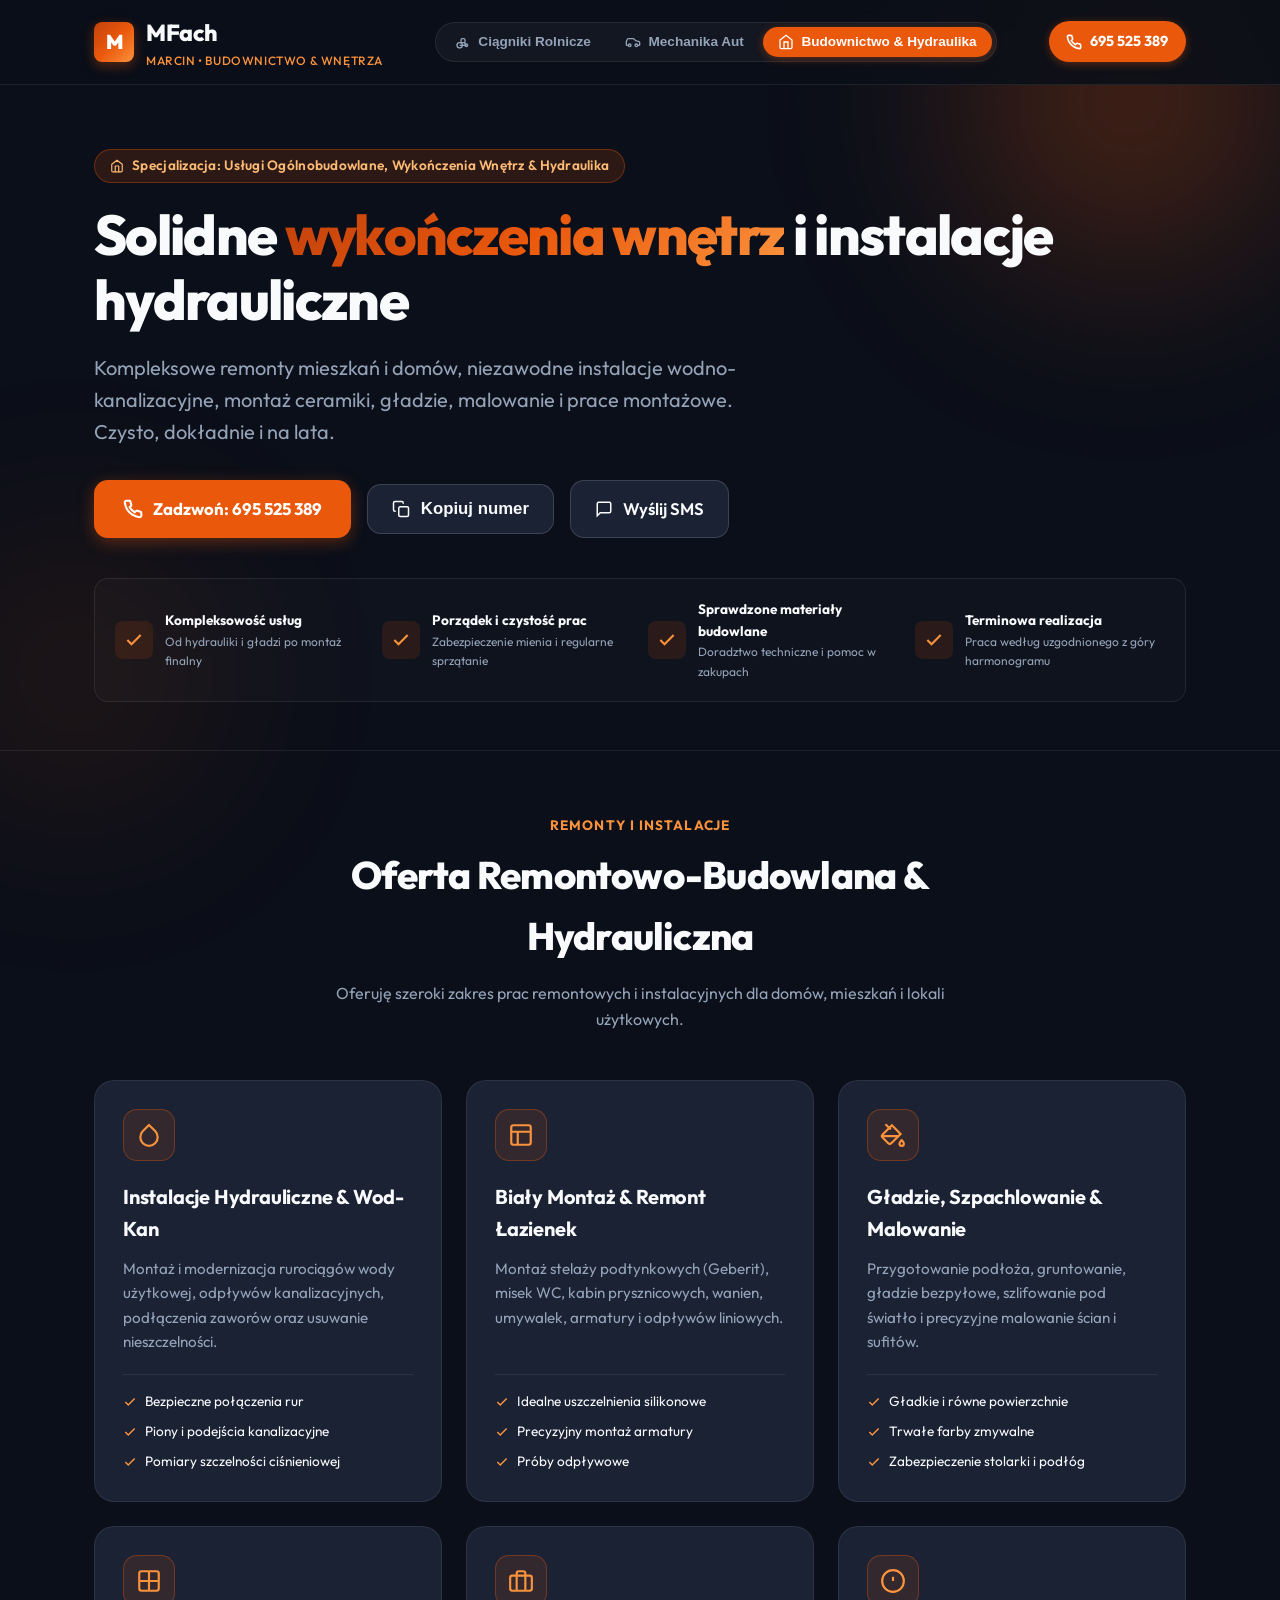
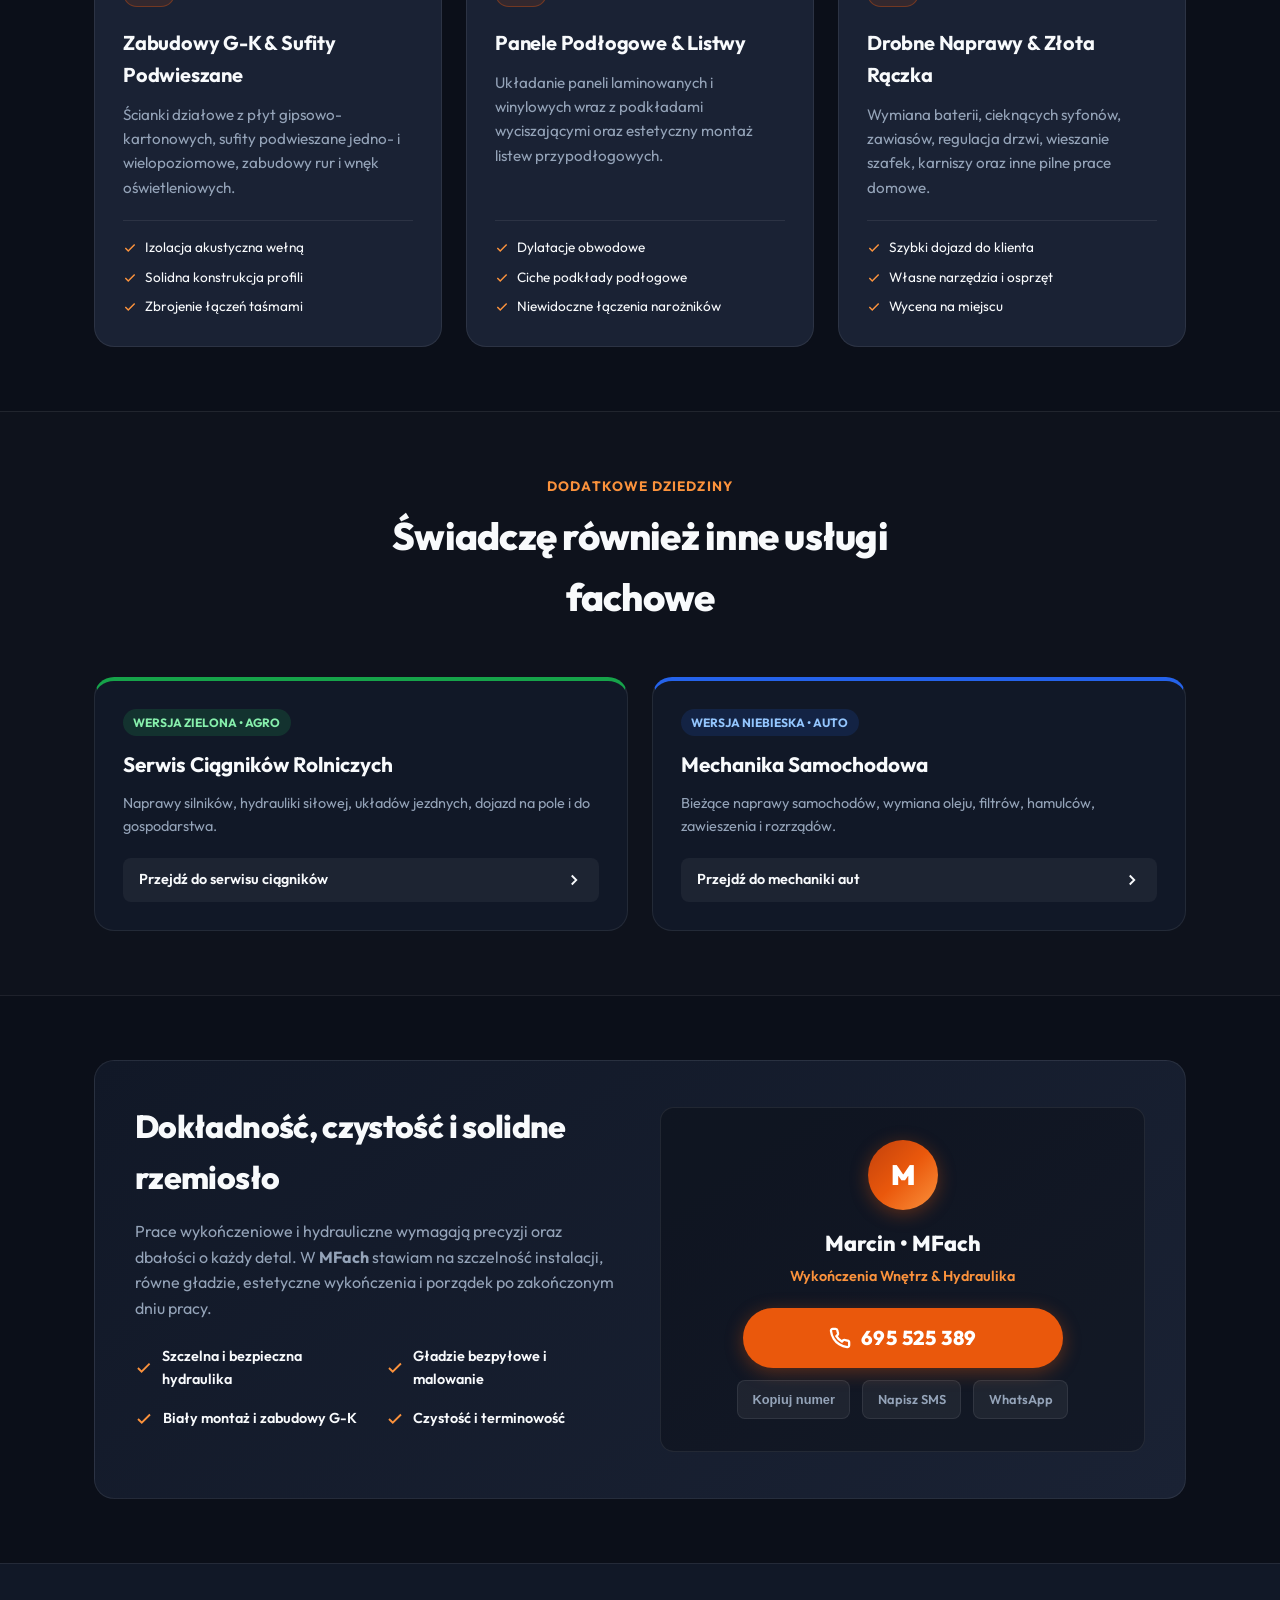
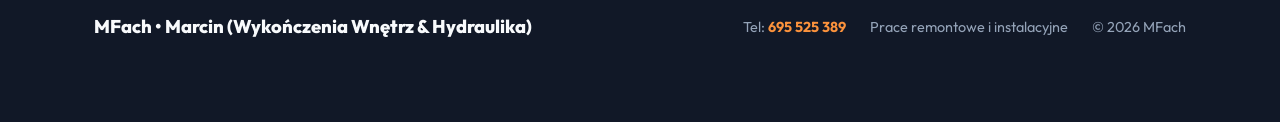
==== budownictwo.html @ 2ace261b "Inicjalizacja wizytówki internetowej MFach (3 wersje kolorystyczne)" ====
<!DOCTYPE html>
<html lang="pl">
<head>
  <meta charset="UTF-8">
  <meta name="viewport" content="width=device-width, initial-scale=1.0">
  <title>Wykończenia Wnętrz, Hydraulika & Remonty - MFach | Marcin 695 525 389</title>
  <meta name="description" content="MFach - Usługi ogólnobudowlane, wykończenia wnętrz, hydraulika, biały montaż, gładzie, malowanie, remonty łazienek. Marcin tel. 695 525 389.">
  <meta name="keywords" content="wykończenia wnętrz, hydraulika, usługi ogólnobudowlane, hydraulik, malowanie gładzie, remonty łazienek, biały montaż, MFach Marcin">
  <meta name="author" content="MFach - Marcin">

  <link rel="icon" type="image/svg+xml" href="assets/favicon.svg">
  <link rel="preconnect" href="https://fonts.googleapis.com">
  <link rel="preconnect" href="https://fonts.gstatic.com" crossorigin>
  <link href="https://fonts.googleapis.com/css2?family=Outfit:wght@400;500;600;700;800;900&display=swap" rel="stylesheet">
  <link rel="stylesheet" href="css/style.css">
</head>
<body class="theme-build" data-theme="build">

  <header class="site-header">
    <div class="nav-container">
      <a href="index.html" class="brand-link" title="MFach - Strona Główna">
        <div class="brand-logo-icon">M</div>
        <div class="brand-text">
          MFach
          <span class="brand-owner">Marcin • Budownictwo & Wnętrza</span>
        </div>
      </a>

      <nav class="branch-switcher-nav" aria-label="Wybór branży">
        <button type="button" class="branch-tab-btn" data-branch="agro" aria-pressed="false" onclick="window.location.href='rolnictwo.html'">
          <svg viewBox="0 0 24 24" fill="none" stroke="currentColor" stroke-width="2"><circle cx="7" cy="17" r="4"/><circle cx="17" cy="17" r="2"/><path d="M7 17h10"/><path d="M9 13h5l3 4"/><path d="M9 13V9a2 2 0 0 1 2-2h2a2 2 0 0 1 2 2v4"/></svg>
          <span>Ciągniki Rolnicze</span>
        </button>
        <button type="button" class="branch-tab-btn" data-branch="auto" aria-pressed="false" onclick="window.location.href='mechanika.html'">
          <svg viewBox="0 0 24 24" fill="none" stroke="currentColor" stroke-width="2"><path d="M19 17h2c.6 0 1-.4 1-1v-3c0-.9-.7-1.7-1.5-1.9C18.7 10.6 16 10 16 10s-1.3-1.4-2.2-2.3c-.5-.4-1.1-.7-1.8-.7H5c-.6 0-1.1.4-1.4.9l-1.4 2.9A3.7 3.7 0 0 0 2 12v4c0 .6.4 1 1 1h2"/><circle cx="7" cy="17" r="2"/><circle cx="17" cy="17" r="2"/></svg>
          <span>Mechanika Aut</span>
        </button>
        <button type="button" class="branch-tab-btn active" data-branch="build" aria-pressed="true">
          <svg viewBox="0 0 24 24" fill="none" stroke="currentColor" stroke-width="2"><path d="m3 9 9-7 9 7v11a2 2 0 0 1-2 2H5a2 2 0 0 1-2-2z"/><polyline points="9 22 9 12 15 12 15 22"/></svg>
          <span>Budownictwo & Hydraulika</span>
        </button>
      </nav>

      <a href="tel:695525389" class="nav-cta-btn" title="Zadzwoń do Marcina">
        <svg viewBox="0 0 24 24" width="16" height="16" fill="none" stroke="currentColor" stroke-width="2.5"><path d="M22 16.92v3a2 2 0 0 1-2.18 2 19.79 19.79 0 0 1-8.63-3.07 19.5 19.5 0 0 1-6-6 19.79 19.79 0 0 1-3.07-8.67A2 2 0 0 1 4.11 2h3a2 2 0 0 1 2 1.72 12.84 12.84 0 0 0 .7 2.81 2 2 0 0 1-.45 2.11L8.09 9.91a16 16 0 0 0 6 6l1.27-1.27a2 2 0 0 1 2.11-.45 12.84 12.84 0 0 0 2.81.7A2 2 0 0 1 22 16.92z"/></svg>
        <span>695 525 389</span>
      </a>
    </div>
  </header>

  <main>
    <section class="hero-section">
      <div class="container">
        <div id="heroBadge" class="hero-pill-badge"></div>
        <h1 id="heroTitle" class="hero-title"></h1>
        <p id="heroDesc" class="hero-desc"></p>

        <div class="hero-action-group">
          <a href="tel:695525389" class="btn-primary">
            <svg viewBox="0 0 24 24" width="20" height="20" fill="none" stroke="currentColor" stroke-width="2.5"><path d="M22 16.92v3a2 2 0 0 1-2.18 2 19.79 19.79 0 0 1-8.63-3.07 19.5 19.5 0 0 1-6-6 19.79 19.79 0 0 1-3.07-8.67A2 2 0 0 1 4.11 2h3a2 2 0 0 1 2 1.72 12.84 12.84 0 0 0 .7 2.81 2 2 0 0 1-.45 2.11L8.09 9.91a16 16 0 0 0 6 6l1.27-1.27a2 2 0 0 1 2.11-.45 12.84 12.84 0 0 0 2.81.7A2 2 0 0 1 22 16.92z"/></svg>
            <span>Zadzwoń: 695 525 389</span>
          </a>
          <button type="button" class="btn-secondary js-copy-phone">
            <svg viewBox="0 0 24 24" width="18" height="18" fill="none" stroke="currentColor" stroke-width="2"><rect x="9" y="9" width="13" height="13" rx="2" ry="2"/><path d="M5 15H4a2 2 0 0 1-2-2V4a2 2 0 0 1 2-2h9a2 2 0 0 1 2 2v1"/></svg>
            <span>Kopiuj numer</span>
          </button>
          <a href="sms:695525389" class="btn-secondary">
            <svg viewBox="0 0 24 24" width="18" height="18" fill="none" stroke="currentColor" stroke-width="2"><path d="M21 15a2 2 0 0 1-2 2H7l-4 4V5a2 2 0 0 1 2-2h14a2 2 0 0 1 2 2z"/></svg>
            <span>Wyślij SMS</span>
          </a>
        </div>

        <div id="trustList" class="trust-bar"></div>
      </div>
    </section>

    <section class="section-services" id="uslugi">
      <div class="container">
        <div class="section-head">
          <span class="section-subtitle">Remonty i instalacje</span>
          <h2 id="servicesHeading" class="section-title">Oferta Remontowo-Budowlana & Hydraulika</h2>
          <p id="servicesDesc" class="section-desc"></p>
        </div>
        <div id="servicesGrid" class="services-grid"></div>
      </div>
    </section>

    <!-- Pozostałe usługi -->
    <section class="all-branches-section">
      <div class="container">
        <div class="section-head">
          <span class="section-subtitle">Dodatkowe dziedziny</span>
          <h2 class="section-title">Świadczę również inne usługi fachowe</h2>
        </div>
        <div class="branches-overview-grid">
          <div class="branch-preview-card card-agro">
            <span class="branch-badge badge-agro">Wersja Zielona • Agro</span>
            <h3>Serwis Ciągników Rolniczych</h3>
            <p>Naprawy silników, hydrauliki siłowej, układów jezdnych, dojazd na pole i do gospodarstwa.</p>
            <a href="rolnictwo.html" class="branch-link-btn">
              <span>Przejdź do serwisu ciągników</span>
              <svg viewBox="0 0 24 24" width="18" height="18" fill="none" stroke="currentColor" stroke-width="2.5"><polyline points="9 18 15 12 9 6"/></svg>
            </a>
          </div>

          <div class="branch-preview-card card-auto">
            <span class="branch-badge badge-auto">Wersja Niebieska • Auto</span>
            <h3>Mechanika Samochodowa</h3>
            <p>Bieżące naprawy samochodów, wymiana oleju, filtrów, hamulców, zawieszenia i rozrządów.</p>
            <a href="mechanika.html" class="branch-link-btn">
              <span>Przejdź do mechaniki aut</span>
              <svg viewBox="0 0 24 24" width="18" height="18" fill="none" stroke="currentColor" stroke-width="2.5"><polyline points="9 18 15 12 9 6"/></svg>
            </a>
          </div>
        </div>
      </div>
    </section>

    <section class="section-about" id="kontakt">
      <div class="container">
        <div class="about-card">
          <div class="about-info">
            <h2>Dokładność, czystość i solidne rzemiosło</h2>
            <p>
              Prace wykończeniowe i hydrauliczne wymagają precyzji oraz dbałości o każdy detal. W <strong>MFach</strong> stawiam na szczelność instalacji, równe gładzie, estetyczne wykończenia i porządek po zakończonym dniu pracy.
            </p>
            <div class="about-perks">
              <div class="perk-item"><svg viewBox="0 0 24 24" fill="none" stroke="currentColor" stroke-width="2.5"><polyline points="20 6 9 17 4 12"/></svg><span>Szczelna i bezpieczna hydraulika</span></div>
              <div class="perk-item"><svg viewBox="0 0 24 24" fill="none" stroke="currentColor" stroke-width="2.5"><polyline points="20 6 9 17 4 12"/></svg><span>Gładzie bezpyłowe i malowanie</span></div>
              <div class="perk-item"><svg viewBox="0 0 24 24" fill="none" stroke="currentColor" stroke-width="2.5"><polyline points="20 6 9 17 4 12"/></svg><span>Biały montaż i zabudowy G-K</span></div>
              <div class="perk-item"><svg viewBox="0 0 24 24" fill="none" stroke="currentColor" stroke-width="2.5"><polyline points="20 6 9 17 4 12"/></svg><span>Czystość i terminowość</span></div>
            </div>
          </div>
          <div class="about-contact-box">
            <div class="contact-avatar-box">M</div>
            <div class="contact-name">Marcin • MFach</div>
            <div class="contact-role">Wykończenia Wnętrz & Hydraulika</div>
            <a href="tel:695525389" class="phone-big-link">
              <svg viewBox="0 0 24 24" width="22" height="22" fill="none" stroke="currentColor" stroke-width="2.5"><path d="M22 16.92v3a2 2 0 0 1-2.18 2 19.79 19.79 0 0 1-8.63-3.07 19.5 19.5 0 0 1-6-6 19.79 19.79 0 0 1-3.07-8.67A2 2 0 0 1 4.11 2h3a2 2 0 0 1 2 1.72 12.84 12.84 0 0 0 .7 2.81 2 2 0 0 1-.45 2.11L8.09 9.91a16 16 0 0 0 6 6l1.27-1.27a2 2 0 0 1 2.11-.45 12.84 12.84 0 0 0 2.81.7A2 2 0 0 1 22 16.92z"/></svg>
              <span>695 525 389</span>
            </a>
            <div class="quick-action-links">
              <button type="button" class="quick-action-btn js-copy-phone">Kopiuj numer</button>
              <a href="sms:695525389" class="quick-action-btn">Napisz SMS</a>
              <a href="https://wa.me/48695525389" target="_blank" rel="noopener noreferrer" class="quick-action-btn">WhatsApp</a>
            </div>
          </div>
        </div>
      </div>
    </section>
  </main>

  <footer class="site-footer">
    <div class="container footer-content">
      <div class="footer-brand">MFach • Marcin (Wykończenia Wnętrz & Hydraulika)</div>
      <div class="footer-contact">
        <div>Tel: <a href="tel:695525389" class="footer-tel">695 525 389</a></div>
        <div>Prace remontowe i instalacyjne</div>
        <div>&copy; 2026 MFach</div>
      </div>
    </div>
  </footer>

  <aside class="mobile-call-bar">
    <a href="tel:695525389" class="mobile-call-btn">
      <svg viewBox="0 0 24 24" width="20" height="20" fill="none" stroke="currentColor" stroke-width="2.5"><path d="M22 16.92v3a2 2 0 0 1-2.18 2 19.79 19.79 0 0 1-8.63-3.07 19.5 19.5 0 0 1-6-6 19.79 19.79 0 0 1-3.07-8.67A2 2 0 0 1 4.11 2h3a2 2 0 0 1 2 1.72 12.84 12.84 0 0 0 .7 2.81 2 2 0 0 1-.45 2.11L8.09 9.91a16 16 0 0 0 6 6l1.27-1.27a2 2 0 0 1 2.11-.45 12.84 12.84 0 0 0 2.81.7A2 2 0 0 1 22 16.92z"/></svg>
      <span>Zadzwoń: 695 525 389</span>
    </a>
  </aside>

  <div id="toastNotice" class="toast-notice"></div>
  <script src="js/main.js"></script>
</body>
</html>
---- css/style.css ----
/* ==========================================================================
   MFACH - Internetowa Wizytówka Usługowa
   Właściciel: Marcin | Tel: 695 525 389
   Style: Nowoczesny, responsywny design z 3 motywami kolorystycznymi
   ========================================================================== */

:root {
  /* Podstawowe zmienne bazowe */
  --font-sans: 'Outfit', -apple-system, BlinkMacSystemFont, 'Segoe UI', Roboto, Helvetica, Arial, sans-serif;
  --bg-main: #0b0f19;
  --bg-surface: #111827;
  --bg-card: #1a2234;
  --bg-card-hover: #222d42;
  --border-subtle: rgba(255, 255, 255, 0.08);
  --border-light: rgba(255, 255, 255, 0.15);
  --text-main: #f8fafc;
  --text-muted: #94a3b8;
  --text-dim: #64748b;
  --radius-sm: 8px;
  --radius-md: 14px;
  --radius-lg: 20px;
  --radius-full: 9999px;
  --transition: all 0.25s cubic-bezier(0.16, 1, 0.3, 1);
  --shadow-sm: 0 2px 8px rgba(0, 0, 0, 0.25);
  --shadow-md: 0 10px 25px -5px rgba(0, 0, 0, 0.4);
  --shadow-glow: 0 0 35px var(--primary-glow);

  /* Domyślny motyw (Agro Green) */
  --primary: #16a34a;
  --primary-hover: #15803d;
  --primary-light: rgba(34, 197, 94, 0.12);
  --primary-border: rgba(34, 197, 94, 0.3);
  --primary-glow: rgba(34, 197, 94, 0.3);
  --accent: #4ade80;
  --badge-bg: rgba(34, 197, 94, 0.15);
  --badge-text: #86efac;
  --theme-gradient: linear-gradient(135deg, #15803d 0%, #16a34a 50%, #22c55e 100%);
}

/* Motyw 1: Rolnictwo / Ciągniki (Zielony - Agro Green) */
body.theme-agro,
[data-theme="agro"] {
  --primary: #16a34a;
  --primary-hover: #15803d;
  --primary-light: rgba(34, 197, 94, 0.12);
  --primary-border: rgba(34, 197, 94, 0.35);
  --primary-glow: rgba(34, 197, 94, 0.35);
  --accent: #4ade80;
  --badge-bg: rgba(34, 197, 94, 0.15);
  --badge-text: #86efac;
  --theme-gradient: linear-gradient(135deg, #15803d 0%, #16a34a 50%, #4ade80 100%);
}

/* Motyw 2: Mechanika Samochodowa (Niebieski - Dynamic Royal Blue) */
body.theme-auto,
[data-theme="auto"] {
  --primary: #2563eb;
  --primary-hover: #1d4ed8;
  --primary-light: rgba(37, 99, 235, 0.12);
  --primary-border: rgba(37, 99, 235, 0.35);
  --primary-glow: rgba(37, 99, 235, 0.35);
  --accent: #38bdf8;
  --badge-bg: rgba(37, 99, 235, 0.15);
  --badge-text: #93c5fd;
  --theme-gradient: linear-gradient(135deg, #1d4ed8 0%, #2563eb 50%, #38bdf8 100%);
}

/* Motyw 3: Usługi Ogólnobudowlane & Hydraulika (Ceglasty Pomarańcz / Amber) */
body.theme-build,
[data-theme="build"] {
  --primary: #ea580c;
  --primary-hover: #c2410c;
  --primary-light: rgba(234, 88, 12, 0.12);
  --primary-border: rgba(234, 88, 12, 0.35);
  --primary-glow: rgba(234, 88, 12, 0.35);
  --accent: #fb923c;
  --badge-bg: rgba(234, 88, 12, 0.15);
  --badge-text: #fdba74;
  --theme-gradient: linear-gradient(135deg, #c2410c 0%, #ea580c 50%, #fb923c 100%);
}

/* Reset & Bazowe */
*, *::before, *::after {
  box-sizing: border-box;
  margin: 0;
  padding: 0;
}

html {
  scroll-behavior: smooth;
  font-size: 16px;
}

body {
  font-family: var(--font-sans);
  background-color: var(--bg-main);
  color: var(--text-main);
  line-height: 1.6;
  min-height: 100vh;
  display: flex;
  flex-direction: column;
  overflow-x: hidden;
  position: relative;
}

/* Tło z dynamicznym delikatnym blaskiem */
body::before {
  content: "";
  position: fixed;
  top: -150px;
  right: -100px;
  width: 500px;
  height: 500px;
  background: radial-gradient(circle, var(--primary-glow) 0%, transparent 70%);
  z-index: -1;
  pointer-events: none;
  filter: blur(80px);
  transition: background 0.5s ease;
}

body::after {
  content: "";
  position: fixed;
  bottom: 0;
  left: -150px;
  width: 450px;
  height: 450px;
  background: radial-gradient(circle, var(--primary-glow) 0%, transparent 70%);
  opacity: 0.4;
  z-index: -1;
  pointer-events: none;
  filter: blur(90px);
  transition: background 0.5s ease;
}

a {
  color: inherit;
  text-decoration: none;
}

img, svg {
  display: block;
  max-width: 100%;
}

.container {
  width: 100%;
  max-width: 1140px;
  margin: 0 auto;
  padding: 0 1.5rem;
}

/* ==========================================================================
   Górny pasek nawigacyjny & Przełącznik Działów (Switcher)
   ========================================================================== */
.site-header {
  position: sticky;
  top: 0;
  z-index: 50;
  background: rgba(11, 15, 25, 0.88);
  backdrop-filter: blur(14px);
  -webkit-backdrop-filter: blur(14px);
  border-bottom: 1px solid var(--border-subtle);
  transition: var(--transition);
}

.nav-container {
  display: flex;
  align-items: center;
  justify-content: space-between;
  padding: 0.85rem 1.5rem;
  max-width: 1140px;
  margin: 0 auto;
}

.brand-link {
  display: flex;
  align-items: center;
  gap: 0.75rem;
  font-size: 1.45rem;
  font-weight: 800;
  letter-spacing: -0.02em;
}

.brand-logo-icon {
  width: 40px;
  height: 40px;
  border-radius: var(--radius-sm);
  background: var(--theme-gradient);
  display: flex;
  align-items: center;
  justify-content: center;
  color: white;
  font-weight: 900;
  font-size: 1.25rem;
  box-shadow: 0 4px 12px var(--primary-glow);
  transition: var(--transition);
}

.brand-text span {
  color: var(--accent);
  transition: var(--transition);
}

.brand-owner {
  display: block;
  font-size: 0.75rem;
  font-weight: 500;
  color: var(--text-muted);
  letter-spacing: 0.05em;
  text-transform: uppercase;
}

/* Przełącznik 3 dziedzin (Theme / Branch Switcher) */
.branch-switcher-nav {
  display: flex;
  background: rgba(255, 255, 255, 0.04);
  padding: 4px;
  border-radius: var(--radius-full);
  border: 1px solid var(--border-subtle);
  gap: 4px;
}

.branch-tab-btn {
  display: inline-flex;
  align-items: center;
  gap: 0.45rem;
  padding: 0.45rem 0.95rem;
  font-size: 0.85rem;
  font-weight: 600;
  border-radius: var(--radius-full);
  background: transparent;
  color: var(--text-muted);
  border: none;
  cursor: pointer;
  transition: var(--transition);
  white-space: nowrap;
}

.branch-tab-btn:hover {
  color: var(--text-main);
  background: rgba(255, 255, 255, 0.06);
}

.branch-tab-btn.active {
  background: var(--primary);
  color: #ffffff;
  box-shadow: 0 2px 10px var(--primary-glow);
}

.branch-tab-btn svg {
  width: 16px;
  height: 16px;
}

.nav-cta-btn {
  display: inline-flex;
  align-items: center;
  gap: 0.5rem;
  background: var(--primary);
  color: white;
  padding: 0.55rem 1.1rem;
  border-radius: var(--radius-full);
  font-size: 0.9rem;
  font-weight: 700;
  transition: var(--transition);
  box-shadow: 0 2px 8px var(--primary-glow);
}

.nav-cta-btn:hover {
  background: var(--primary-hover);
  transform: translateY(-1px);
  box-shadow: 0 4px 14px var(--primary-glow);
}

/* ==========================================================================
   Hero Section
   ========================================================================== */
.hero-section {
  padding: 4rem 0 3rem;
  position: relative;
}

.hero-pill-badge {
  display: inline-flex;
  align-items: center;
  gap: 0.5rem;
  background: var(--badge-bg);
  color: var(--badge-text);
  border: 1px solid var(--primary-border);
  padding: 0.35rem 0.95rem;
  border-radius: var(--radius-full);
  font-size: 0.85rem;
  font-weight: 600;
  margin-bottom: 1.25rem;
  letter-spacing: 0.02em;
}

.hero-pill-badge svg {
  width: 14px;
  height: 14px;
}

.hero-title {
  font-size: clamp(2.2rem, 4.5vw, 3.5rem);
  font-weight: 800;
  line-height: 1.15;
  margin-bottom: 1.25rem;
  letter-spacing: -0.03em;
}

.hero-title .highlight {
  color: var(--accent);
  background: var(--theme-gradient);
  -webkit-background-clip: text;
  -webkit-text-fill-color: transparent;
}

.hero-desc {
  font-size: clamp(1.05rem, 2vw, 1.25rem);
  color: var(--text-muted);
  max-width: 680px;
  margin-bottom: 2rem;
}

.hero-action-group {
  display: flex;
  flex-wrap: wrap;
  align-items: center;
  gap: 1rem;
  margin-bottom: 2.5rem;
}

.btn-primary {
  display: inline-flex;
  align-items: center;
  justify-content: center;
  gap: 0.65rem;
  background: var(--primary);
  color: white;
  padding: 0.9rem 1.75rem;
  border-radius: var(--radius-md);
  font-size: 1.05rem;
  font-weight: 700;
  box-shadow: 0 4px 16px var(--primary-glow);
  transition: var(--transition);
  border: 1px solid transparent;
}

.btn-primary:hover {
  background: var(--primary-hover);
  transform: translateY(-2px);
  box-shadow: 0 8px 24px var(--primary-glow);
}

.btn-secondary {
  display: inline-flex;
  align-items: center;
  justify-content: center;
  gap: 0.65rem;
  background: var(--bg-card);
  color: var(--text-main);
  padding: 0.9rem 1.5rem;
  border-radius: var(--radius-md);
  font-size: 1.05rem;
  font-weight: 600;
  border: 1px solid var(--border-light);
  transition: var(--transition);
}

.btn-secondary:hover {
  background: var(--bg-card-hover);
  border-color: var(--text-muted);
  transform: translateY(-2px);
}

/* Pasek zaufania / Atuty (Trust bar) */
.trust-bar {
  display: grid;
  grid-template-columns: repeat(auto-fit, minmax(200px, 1fr));
  gap: 1rem;
  margin-top: 1.5rem;
  padding: 1.25rem;
  background: rgba(255, 255, 255, 0.02);
  border: 1px solid var(--border-subtle);
  border-radius: var(--radius-md);
}

.trust-item {
  display: flex;
  align-items: center;
  gap: 0.75rem;
}

.trust-icon-box {
  width: 38px;
  height: 38px;
  border-radius: var(--radius-sm);
  background: var(--primary-light);
  color: var(--accent);
  display: flex;
  align-items: center;
  justify-content: center;
  flex-shrink: 0;
}

.trust-icon-box svg {
  width: 20px;
  height: 20px;
}

.trust-label {
  font-size: 0.85rem;
  font-weight: 700;
  color: var(--text-main);
}

.trust-sub {
  font-size: 0.75rem;
  color: var(--text-muted);
}

/* ==========================================================================
   Oferta / Usługi (Services Section)
   ========================================================================== */
.section-services {
  padding: 4rem 0;
  border-top: 1px solid var(--border-subtle);
}

.section-head {
  text-align: center;
  max-width: 650px;
  margin: 0 auto 3rem;
}

.section-subtitle {
  font-size: 0.85rem;
  font-weight: 700;
  text-transform: uppercase;
  letter-spacing: 0.08em;
  color: var(--accent);
  margin-bottom: 0.5rem;
  display: block;
}

.section-title {
  font-size: clamp(1.8rem, 3vw, 2.4rem);
  font-weight: 800;
  letter-spacing: -0.02em;
  margin-bottom: 0.85rem;
}

.section-desc {
  color: var(--text-muted);
  font-size: 1rem;
}

.services-grid {
  display: grid;
  grid-template-columns: repeat(auto-fit, minmax(300px, 1fr));
  gap: 1.5rem;
}

.service-card {
  background: var(--bg-card);
  border: 1px solid var(--border-subtle);
  border-radius: var(--radius-lg);
  padding: 1.75rem;
  transition: var(--transition);
  position: relative;
  overflow: hidden;
  display: flex;
  flex-direction: column;
}

.service-card:hover {
  transform: translateY(-4px);
  border-color: var(--primary-border);
  box-shadow: var(--shadow-md), 0 0 25px var(--primary-light);
}

.service-card-icon {
  width: 52px;
  height: 52px;
  border-radius: var(--radius-md);
  background: var(--primary-light);
  color: var(--accent);
  border: 1px solid var(--primary-border);
  display: flex;
  align-items: center;
  justify-content: center;
  margin-bottom: 1.25rem;
  transition: var(--transition);
}

.service-card-icon svg {
  width: 26px;
  height: 26px;
}

.service-card:hover .service-card-icon {
  background: var(--primary);
  color: white;
}

.service-card h3 {
  font-size: 1.25rem;
  font-weight: 700;
  margin-bottom: 0.75rem;
  letter-spacing: -0.01em;
}

.service-card p {
  color: var(--text-muted);
  font-size: 0.95rem;
  margin-bottom: 1.25rem;
  flex-grow: 1;
}

.service-features-list {
  list-style: none;
  display: flex;
  flex-direction: column;
  gap: 0.5rem;
  margin-top: auto;
  border-top: 1px solid var(--border-subtle);
  padding-top: 1rem;
}

.service-features-list li {
  display: flex;
  align-items: center;
  gap: 0.5rem;
  font-size: 0.85rem;
  color: var(--text-main);
}

.service-features-list li svg {
  width: 14px;
  height: 14px;
  color: var(--accent);
  flex-shrink: 0;
}

/* ==========================================================================
   Wizytówka 3-w-1: Szybki Przegląd Pozostałych Dziedzin
   ========================================================================== */
.all-branches-section {
  padding: 4rem 0;
  background: rgba(255, 255, 255, 0.015);
  border-top: 1px solid var(--border-subtle);
}

.branches-overview-grid {
  display: grid;
  grid-template-columns: repeat(auto-fit, minmax(300px, 1fr));
  gap: 1.5rem;
}

.branch-preview-card {
  background: var(--bg-surface);
  border-radius: var(--radius-lg);
  padding: 1.75rem;
  border: 1px solid var(--border-subtle);
  display: flex;
  flex-direction: column;
  transition: var(--transition);
  position: relative;
}

.branch-preview-card.card-agro {
  border-top: 4px solid #16a34a;
}
.branch-preview-card.card-auto {
  border-top: 4px solid #2563eb;
}
.branch-preview-card.card-build {
  border-top: 4px solid #ea580c;
}

.branch-preview-card:hover {
  transform: translateY(-4px);
  box-shadow: var(--shadow-md);
}

.branch-badge {
  display: inline-block;
  padding: 0.25rem 0.65rem;
  border-radius: var(--radius-full);
  font-size: 0.75rem;
  font-weight: 700;
  text-transform: uppercase;
  margin-bottom: 0.75rem;
  width: fit-content;
}

.badge-agro { background: rgba(34, 197, 94, 0.15); color: #86efac; }
.badge-auto { background: rgba(37, 99, 235, 0.15); color: #93c5fd; }
.badge-build { background: rgba(234, 88, 12, 0.15); color: #fdba74; }

.branch-preview-card h3 {
  font-size: 1.3rem;
  font-weight: 700;
  margin-bottom: 0.65rem;
}

.branch-preview-card p {
  font-size: 0.9rem;
  color: var(--text-muted);
  margin-bottom: 1.25rem;
  flex-grow: 1;
}

.branch-link-btn {
  display: inline-flex;
  align-items: center;
  justify-content: space-between;
  padding: 0.65rem 1rem;
  border-radius: var(--radius-sm);
  background: rgba(255, 255, 255, 0.05);
  font-size: 0.9rem;
  font-weight: 600;
  transition: var(--transition);
}

.branch-link-btn:hover {
  background: rgba(255, 255, 255, 0.12);
  padding-right: 0.75rem;
}

/* ==========================================================================
   O Firmie & Marcin (About Section)
   ========================================================================== */
.section-about {
  padding: 4rem 0;
  border-top: 1px solid var(--border-subtle);
}

.about-card {
  background: linear-gradient(145deg, var(--bg-surface) 0%, var(--bg-card) 100%);
  border: 1px solid var(--border-subtle);
  border-radius: var(--radius-lg);
  padding: 2.5rem;
  display: grid;
  grid-template-columns: 1fr 1fr;
  gap: 2.5rem;
  align-items: center;
}

.about-info h2 {
  font-size: 2rem;
  font-weight: 800;
  margin-bottom: 1rem;
  letter-spacing: -0.02em;
}

.about-info p {
  color: var(--text-muted);
  font-size: 1rem;
  margin-bottom: 1.5rem;
}

.about-perks {
  display: grid;
  grid-template-columns: 1fr 1fr;
  gap: 1rem;
  margin-bottom: 1.75rem;
}

.perk-item {
  display: flex;
  align-items: center;
  gap: 0.6rem;
  font-size: 0.9rem;
  font-weight: 600;
  color: var(--text-main);
}

.perk-item svg {
  color: var(--accent);
  width: 18px;
  height: 18px;
}

.about-contact-box {
  background: rgba(0, 0, 0, 0.25);
  border: 1px solid var(--border-subtle);
  border-radius: var(--radius-md);
  padding: 2rem;
  text-align: center;
}

.contact-avatar-box {
  width: 70px;
  height: 70px;
  border-radius: 50%;
  background: var(--theme-gradient);
  display: flex;
  align-items: center;
  justify-content: center;
  font-size: 1.75rem;
  font-weight: 900;
  color: white;
  margin: 0 auto 1rem;
  box-shadow: 0 4px 18px var(--primary-glow);
}

.contact-name {
  font-size: 1.35rem;
  font-weight: 800;
  margin-bottom: 0.25rem;
}

.contact-role {
  color: var(--accent);
  font-size: 0.9rem;
  font-weight: 600;
  margin-bottom: 1.25rem;
}

.phone-big-link {
  display: inline-flex;
  align-items: center;
  justify-content: center;
  gap: 0.65rem;
  background: var(--primary);
  color: white;
  padding: 0.9rem 1.6rem;
  border-radius: var(--radius-full);
  font-size: 1.25rem;
  font-weight: 800;
  letter-spacing: 0.02em;
  margin-bottom: 0.75rem;
  width: 100%;
  max-width: 320px;
  box-shadow: 0 4px 18px var(--primary-glow);
  transition: var(--transition);
}

.phone-big-link:hover {
  background: var(--primary-hover);
  transform: translateY(-2px);
  box-shadow: 0 8px 25px var(--primary-glow);
}

.quick-action-links {
  display: flex;
  justify-content: center;
  gap: 0.75rem;
}

.quick-action-btn {
  padding: 0.5rem 0.9rem;
  border-radius: var(--radius-sm);
  background: rgba(255, 255, 255, 0.06);
  font-size: 0.8rem;
  font-weight: 600;
  color: var(--text-muted);
  border: 1px solid var(--border-subtle);
  transition: var(--transition);
  cursor: pointer;
}

.quick-action-btn:hover {
  color: var(--text-main);
  background: rgba(255, 255, 255, 0.12);
}

/* ==========================================================================
   Footer
   ========================================================================== */
.site-footer {
  margin-top: auto;
  border-top: 1px solid var(--border-subtle);
  background: var(--bg-surface);
  padding: 3rem 0 5rem;
  color: var(--text-muted);
  font-size: 0.9rem;
}

.footer-content {
  display: flex;
  justify-content: space-between;
  align-items: center;
  flex-wrap: wrap;
  gap: 1.5rem;
}

.footer-brand {
  font-weight: 800;
  color: var(--text-main);
  font-size: 1.15rem;
}

.footer-contact {
  display: flex;
  align-items: center;
  gap: 1.5rem;
  flex-wrap: wrap;
}

.footer-tel {
  color: var(--accent);
  font-weight: 700;
}

/* ==========================================================================
   Sticky Mobile Call Bar (Wygodne dzwonienie z telefonu)
   ========================================================================== */
.mobile-call-bar {
  display: none;
  position: fixed;
  bottom: 0;
  left: 0;
  right: 0;
  padding: 0.75rem 1rem;
  background: rgba(11, 15, 25, 0.96);
  backdrop-filter: blur(12px);
  -webkit-backdrop-filter: blur(12px);
  border-top: 1px solid var(--border-light);
  z-index: 99;
  box-shadow: 0 -4px 20px rgba(0, 0, 0, 0.5);
}

.mobile-call-btn {
  display: flex;
  align-items: center;
  justify-content: center;
  gap: 0.65rem;
  width: 100%;
  padding: 0.85rem;
  background: var(--primary);
  color: white;
  border-radius: var(--radius-md);
  font-size: 1.1rem;
  font-weight: 800;
  box-shadow: 0 4px 15px var(--primary-glow);
}

/* Toast do powiadomienia (np. skopiowano numer) */
.toast-notice {
  position: fixed;
  bottom: 85px;
  left: 50%;
  transform: translateX(-50%) translateY(20px);
  background: #1e293b;
  color: #f8fafc;
  padding: 0.65rem 1.25rem;
  border-radius: var(--radius-full);
  font-size: 0.85rem;
  font-weight: 600;
  border: 1px solid var(--border-light);
  box-shadow: 0 10px 25px rgba(0, 0, 0, 0.4);
  opacity: 0;
  pointer-events: none;
  transition: all 0.3s ease;
  z-index: 1000;
}

.toast-notice.show {
  opacity: 1;
  transform: translateX(-50%) translateY(0);
}

/* ==========================================================================
   Media Queries & Responsywność
   ========================================================================== */
@media (max-width: 900px) {
  .nav-container {
    flex-wrap: wrap;
    gap: 0.85rem;
    padding: 0.75rem 1rem;
  }

  .branch-switcher-nav {
    order: 3;
    width: 100%;
    justify-content: center;
    overflow-x: auto;
  }

  .about-card {
    grid-template-columns: 1fr;
    gap: 2rem;
    padding: 1.75rem;
  }
}

@media (max-width: 680px) {
  .hero-section {
    padding: 2.5rem 0 2rem;
  }

  .branch-tab-btn {
    font-size: 0.78rem;
    padding: 0.4rem 0.65rem;
  }

  .hero-action-group {
    flex-direction: column;
    align-items: stretch;
  }

  .btn-primary, .btn-secondary {
    width: 100%;
  }

  .trust-bar {
    grid-template-columns: 1fr;
  }

  .about-perks {
    grid-template-columns: 1fr;
  }

  .mobile-call-bar {
    display: block;
  }

  body {
    padding-bottom: 70px;
  }

  .footer-content {
    flex-direction: column;
    text-align: center;
  }
}
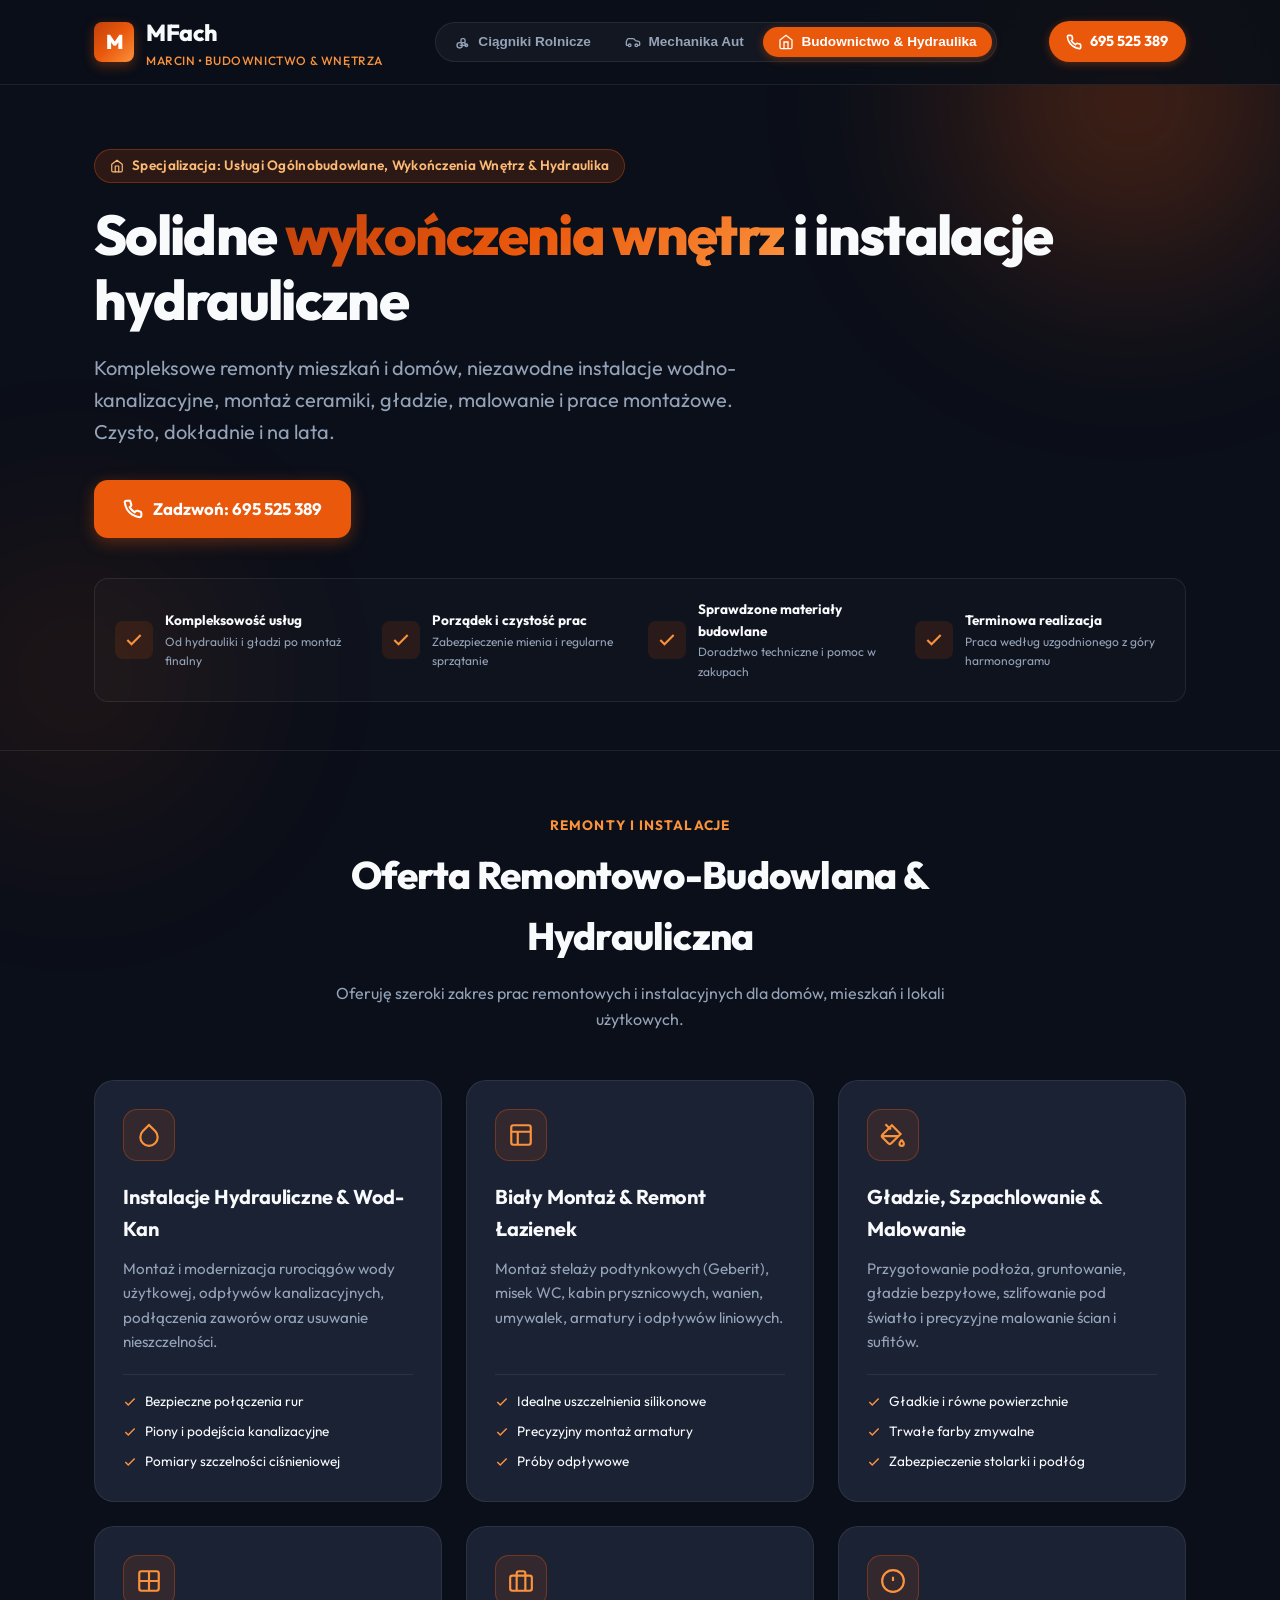
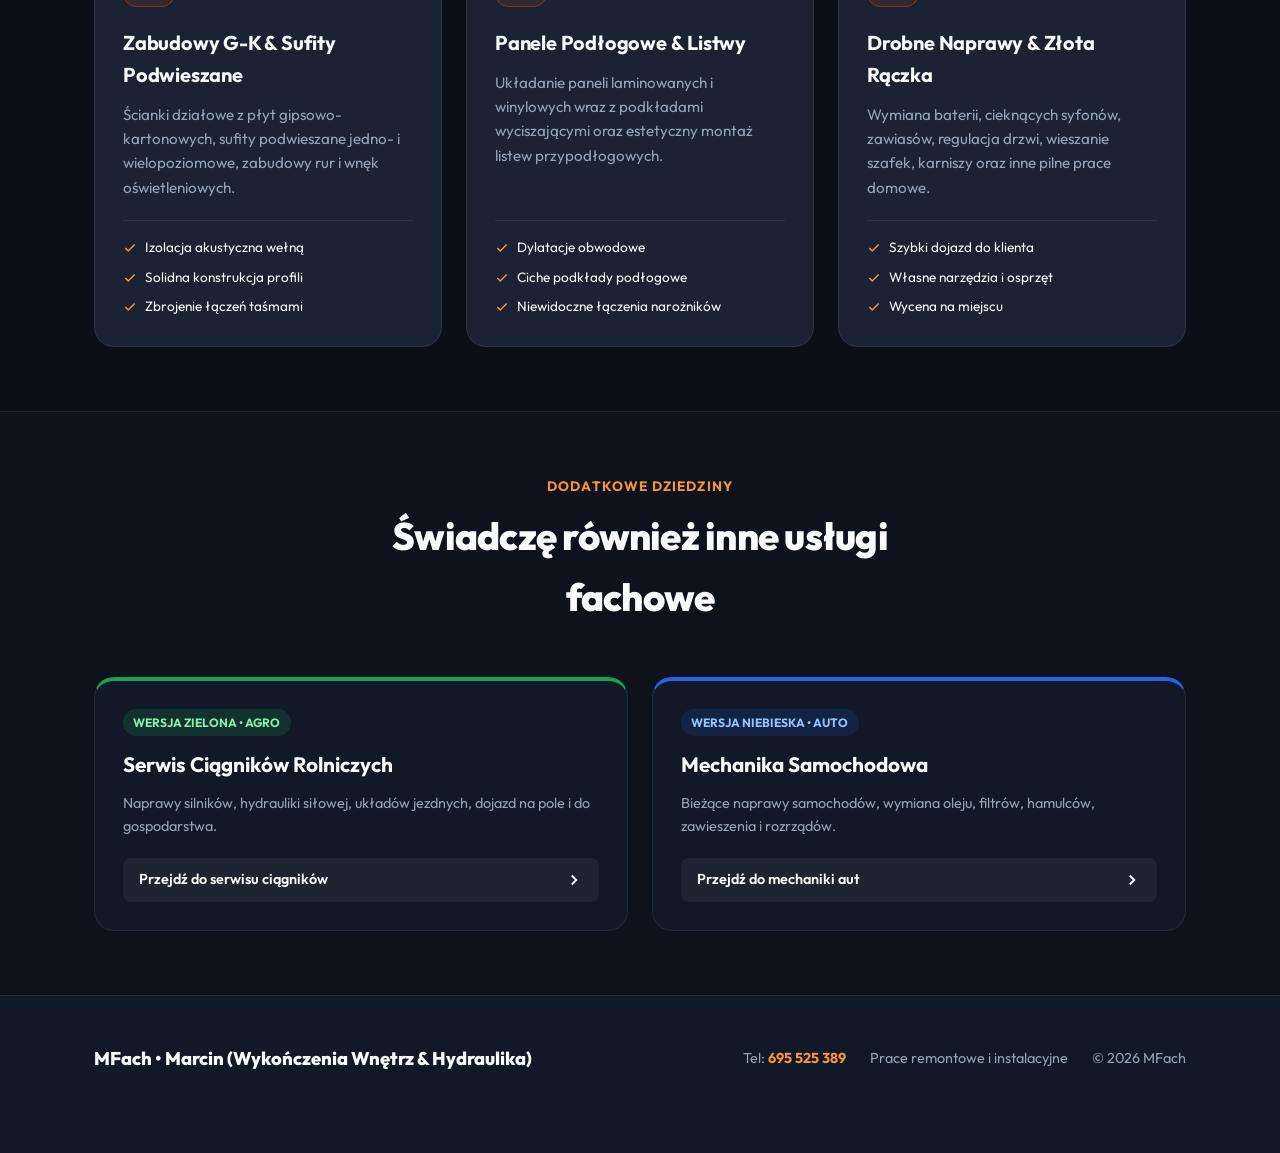
==== commit 352a1ae0: "Usunięcie przycisków kopiowania/SMS oraz sekcji 'O mnie/Fachowe podejście'" ====
--- a/budownictwo.html
+++ b/budownictwo.html
@@ -60,14 +60,6 @@
             <svg viewBox="0 0 24 24" width="20" height="20" fill="none" stroke="currentColor" stroke-width="2.5"><path d="M22 16.92v3a2 2 0 0 1-2.18 2 19.79 19.79 0 0 1-8.63-3.07 19.5 19.5 0 0 1-6-6 19.79 19.79 0 0 1-3.07-8.67A2 2 0 0 1 4.11 2h3a2 2 0 0 1 2 1.72 12.84 12.84 0 0 0 .7 2.81 2 2 0 0 1-.45 2.11L8.09 9.91a16 16 0 0 0 6 6l1.27-1.27a2 2 0 0 1 2.11-.45 12.84 12.84 0 0 0 2.81.7A2 2 0 0 1 22 16.92z"/></svg>
             <span>Zadzwoń: 695 525 389</span>
           </a>
-          <button type="button" class="btn-secondary js-copy-phone">
-            <svg viewBox="0 0 24 24" width="18" height="18" fill="none" stroke="currentColor" stroke-width="2"><rect x="9" y="9" width="13" height="13" rx="2" ry="2"/><path d="M5 15H4a2 2 0 0 1-2-2V4a2 2 0 0 1 2-2h9a2 2 0 0 1 2 2v1"/></svg>
-            <span>Kopiuj numer</span>
-          </button>
-          <a href="sms:695525389" class="btn-secondary">
-            <svg viewBox="0 0 24 24" width="18" height="18" fill="none" stroke="currentColor" stroke-width="2"><path d="M21 15a2 2 0 0 1-2 2H7l-4 4V5a2 2 0 0 1 2-2h14a2 2 0 0 1 2 2z"/></svg>
-            <span>Wyślij SMS</span>
-          </a>
         </div>
 
         <div id="trustList" class="trust-bar"></div>
@@ -116,38 +108,6 @@
       </div>
     </section>
 
-    <section class="section-about" id="kontakt">
-      <div class="container">
-        <div class="about-card">
-          <div class="about-info">
-            <h2>Dokładność, czystość i solidne rzemiosło</h2>
-            <p>
-              Prace wykończeniowe i hydrauliczne wymagają precyzji oraz dbałości o każdy detal. W <strong>MFach</strong> stawiam na szczelność instalacji, równe gładzie, estetyczne wykończenia i porządek po zakończonym dniu pracy.
-            </p>
-            <div class="about-perks">
-              <div class="perk-item"><svg viewBox="0 0 24 24" fill="none" stroke="currentColor" stroke-width="2.5"><polyline points="20 6 9 17 4 12"/></svg><span>Szczelna i bezpieczna hydraulika</span></div>
-              <div class="perk-item"><svg viewBox="0 0 24 24" fill="none" stroke="currentColor" stroke-width="2.5"><polyline points="20 6 9 17 4 12"/></svg><span>Gładzie bezpyłowe i malowanie</span></div>
-              <div class="perk-item"><svg viewBox="0 0 24 24" fill="none" stroke="currentColor" stroke-width="2.5"><polyline points="20 6 9 17 4 12"/></svg><span>Biały montaż i zabudowy G-K</span></div>
-              <div class="perk-item"><svg viewBox="0 0 24 24" fill="none" stroke="currentColor" stroke-width="2.5"><polyline points="20 6 9 17 4 12"/></svg><span>Czystość i terminowość</span></div>
-            </div>
-          </div>
-          <div class="about-contact-box">
-            <div class="contact-avatar-box">M</div>
-            <div class="contact-name">Marcin • MFach</div>
-            <div class="contact-role">Wykończenia Wnętrz & Hydraulika</div>
-            <a href="tel:695525389" class="phone-big-link">
-              <svg viewBox="0 0 24 24" width="22" height="22" fill="none" stroke="currentColor" stroke-width="2.5"><path d="M22 16.92v3a2 2 0 0 1-2.18 2 19.79 19.79 0 0 1-8.63-3.07 19.5 19.5 0 0 1-6-6 19.79 19.79 0 0 1-3.07-8.67A2 2 0 0 1 4.11 2h3a2 2 0 0 1 2 1.72 12.84 12.84 0 0 0 .7 2.81 2 2 0 0 1-.45 2.11L8.09 9.91a16 16 0 0 0 6 6l1.27-1.27a2 2 0 0 1 2.11-.45 12.84 12.84 0 0 0 2.81.7A2 2 0 0 1 22 16.92z"/></svg>
-              <span>695 525 389</span>
-            </a>
-            <div class="quick-action-links">
-              <button type="button" class="quick-action-btn js-copy-phone">Kopiuj numer</button>
-              <a href="sms:695525389" class="quick-action-btn">Napisz SMS</a>
-              <a href="https://wa.me/48695525389" target="_blank" rel="noopener noreferrer" class="quick-action-btn">WhatsApp</a>
-            </div>
-          </div>
-        </div>
-      </div>
-    </section>
   </main>
 
   <footer class="site-footer">
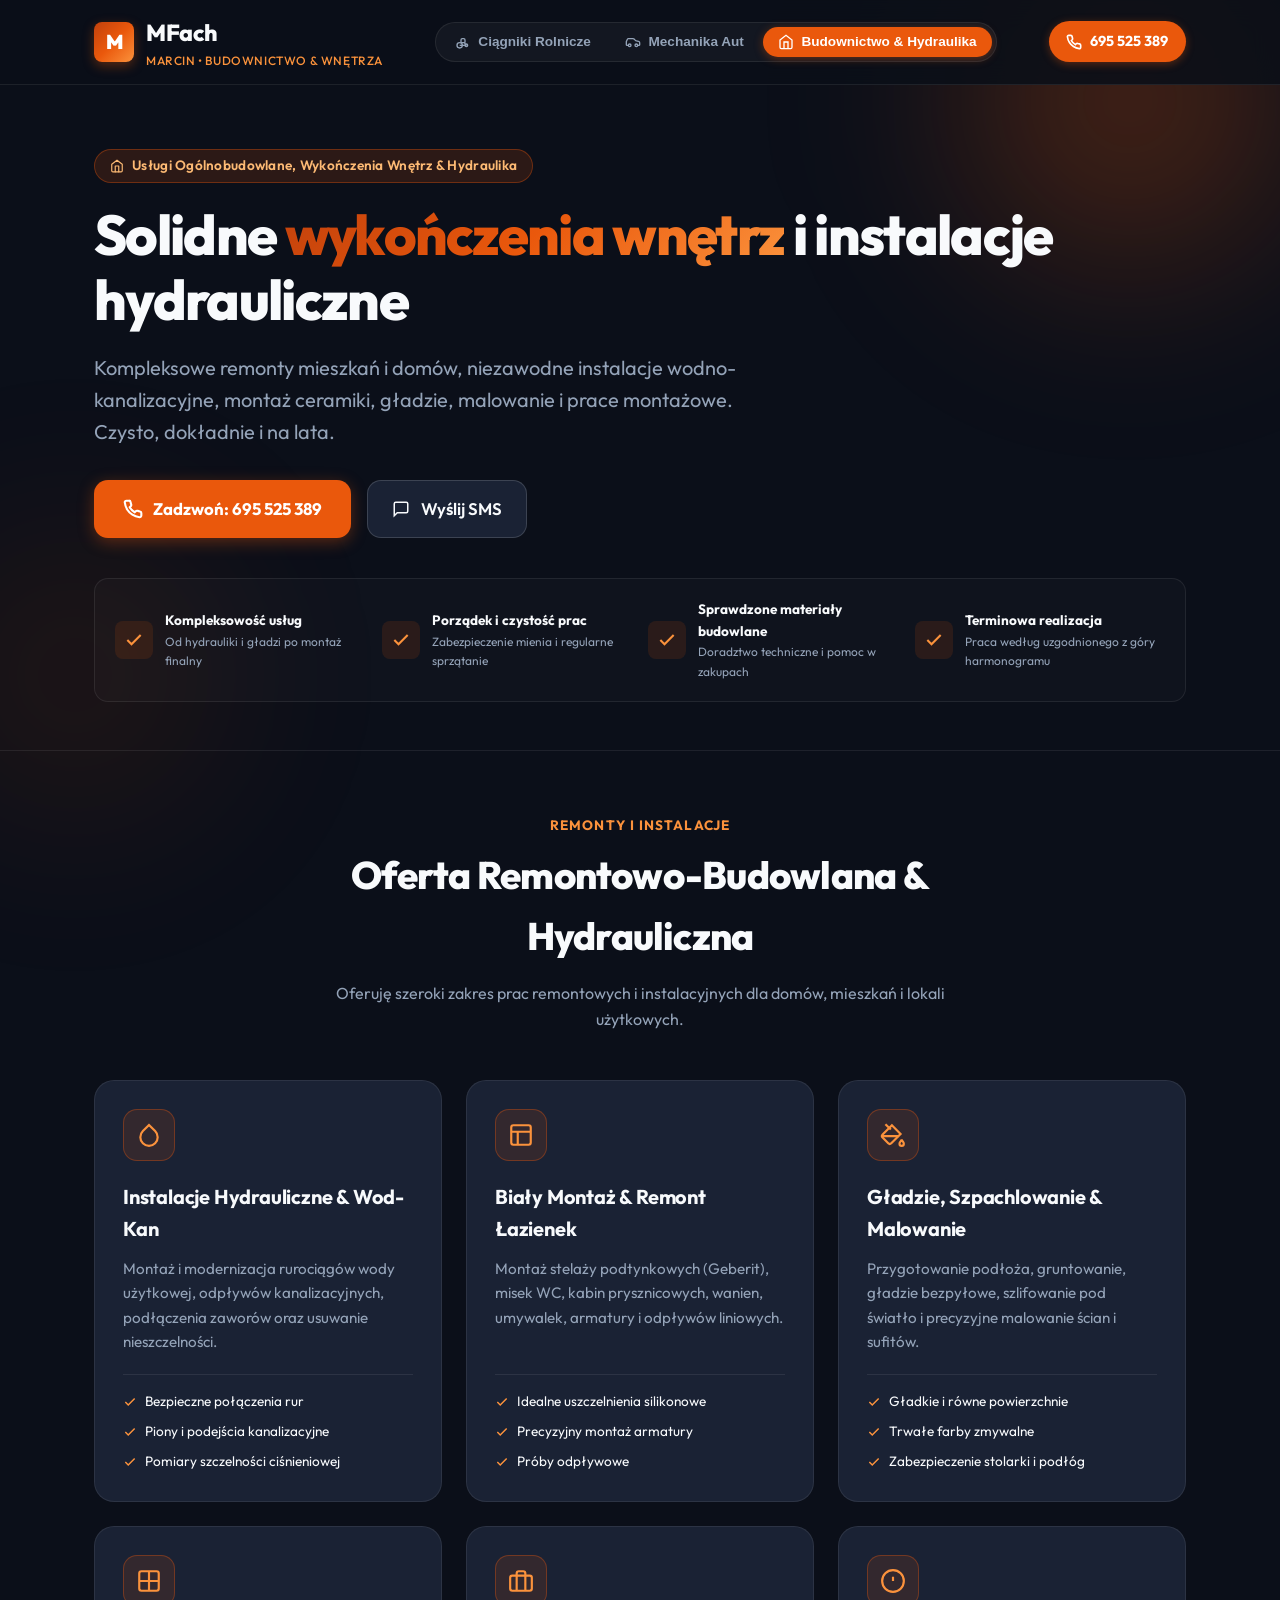
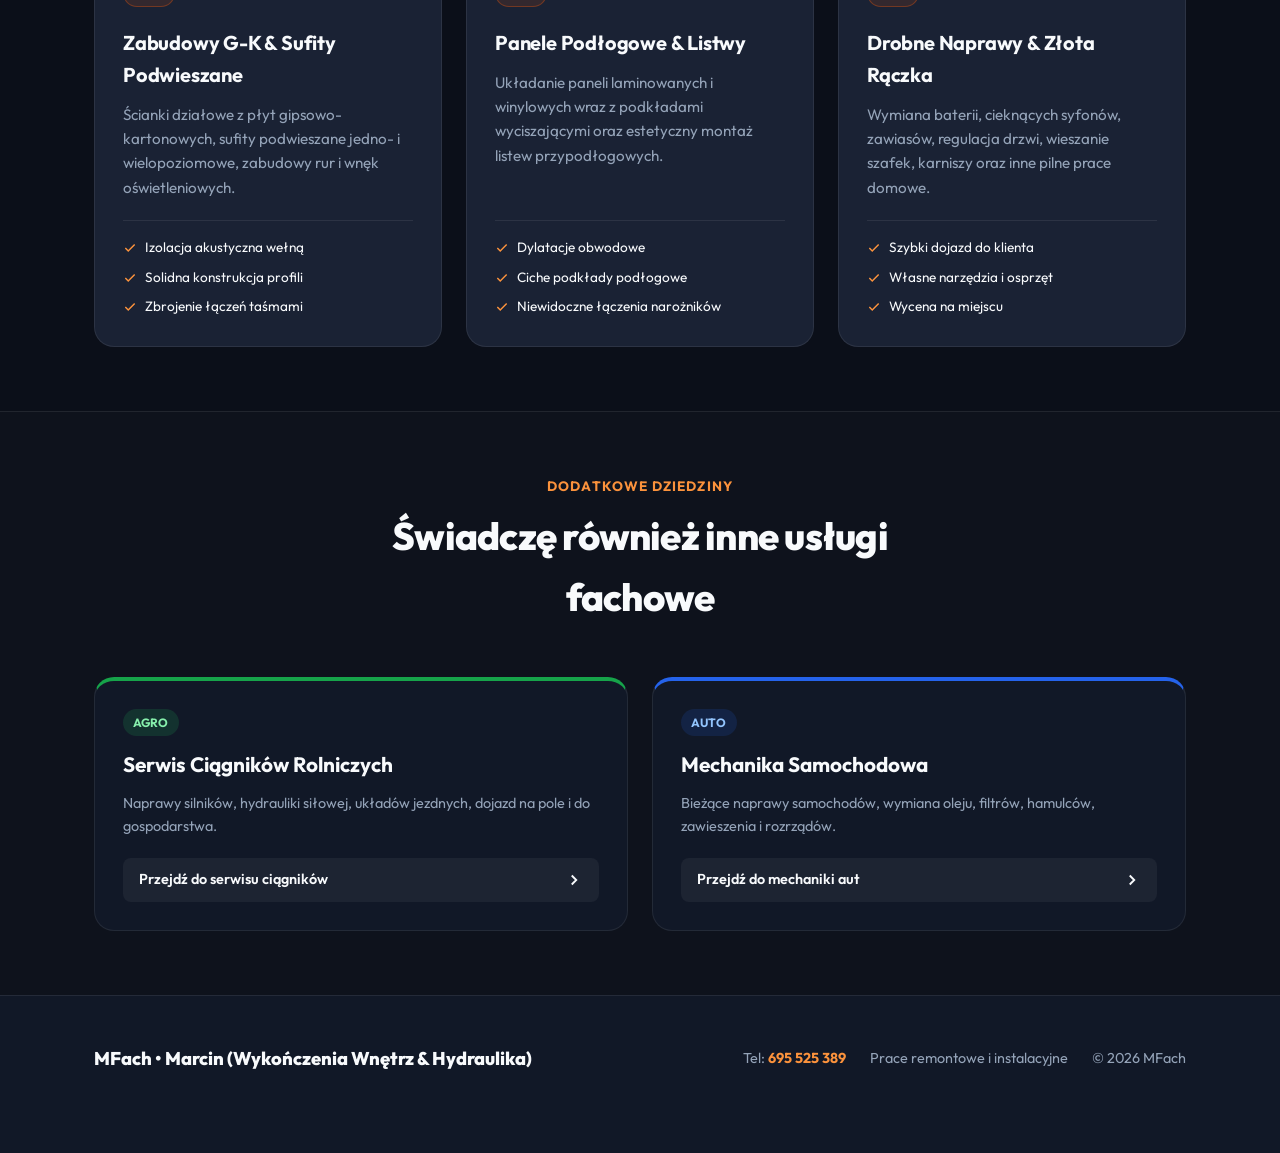
==== commit b154f904: "Przywrócenie SMS, usunięcie słowa 'Specjalizacja' oraz uproszczenie etykiet do Agro / Auto / Budowni" ====
--- a/budownictwo.html
+++ b/budownictwo.html
@@ -60,6 +60,10 @@
             <svg viewBox="0 0 24 24" width="20" height="20" fill="none" stroke="currentColor" stroke-width="2.5"><path d="M22 16.92v3a2 2 0 0 1-2.18 2 19.79 19.79 0 0 1-8.63-3.07 19.5 19.5 0 0 1-6-6 19.79 19.79 0 0 1-3.07-8.67A2 2 0 0 1 4.11 2h3a2 2 0 0 1 2 1.72 12.84 12.84 0 0 0 .7 2.81 2 2 0 0 1-.45 2.11L8.09 9.91a16 16 0 0 0 6 6l1.27-1.27a2 2 0 0 1 2.11-.45 12.84 12.84 0 0 0 2.81.7A2 2 0 0 1 22 16.92z"/></svg>
             <span>Zadzwoń: 695 525 389</span>
           </a>
+          <a href="sms:695525389" class="btn-secondary">
+            <svg viewBox="0 0 24 24" width="18" height="18" fill="none" stroke="currentColor" stroke-width="2"><path d="M21 15a2 2 0 0 1-2 2H7l-4 4V5a2 2 0 0 1 2-2h14a2 2 0 0 1 2 2z"/></svg>
+            <span>Wyślij SMS</span>
+          </a>
         </div>
 
         <div id="trustList" class="trust-bar"></div>
@@ -86,7 +90,7 @@
         </div>
         <div class="branches-overview-grid">
           <div class="branch-preview-card card-agro">
-            <span class="branch-badge badge-agro">Wersja Zielona • Agro</span>
+            <span class="branch-badge badge-agro">Agro</span>
             <h3>Serwis Ciągników Rolniczych</h3>
             <p>Naprawy silników, hydrauliki siłowej, układów jezdnych, dojazd na pole i do gospodarstwa.</p>
             <a href="rolnictwo.html" class="branch-link-btn">
@@ -96,7 +100,7 @@
           </div>
 
           <div class="branch-preview-card card-auto">
-            <span class="branch-badge badge-auto">Wersja Niebieska • Auto</span>
+            <span class="branch-badge badge-auto">Auto</span>
             <h3>Mechanika Samochodowa</h3>
             <p>Bieżące naprawy samochodów, wymiana oleju, filtrów, hamulców, zawieszenia i rozrządów.</p>
             <a href="mechanika.html" class="branch-link-btn">
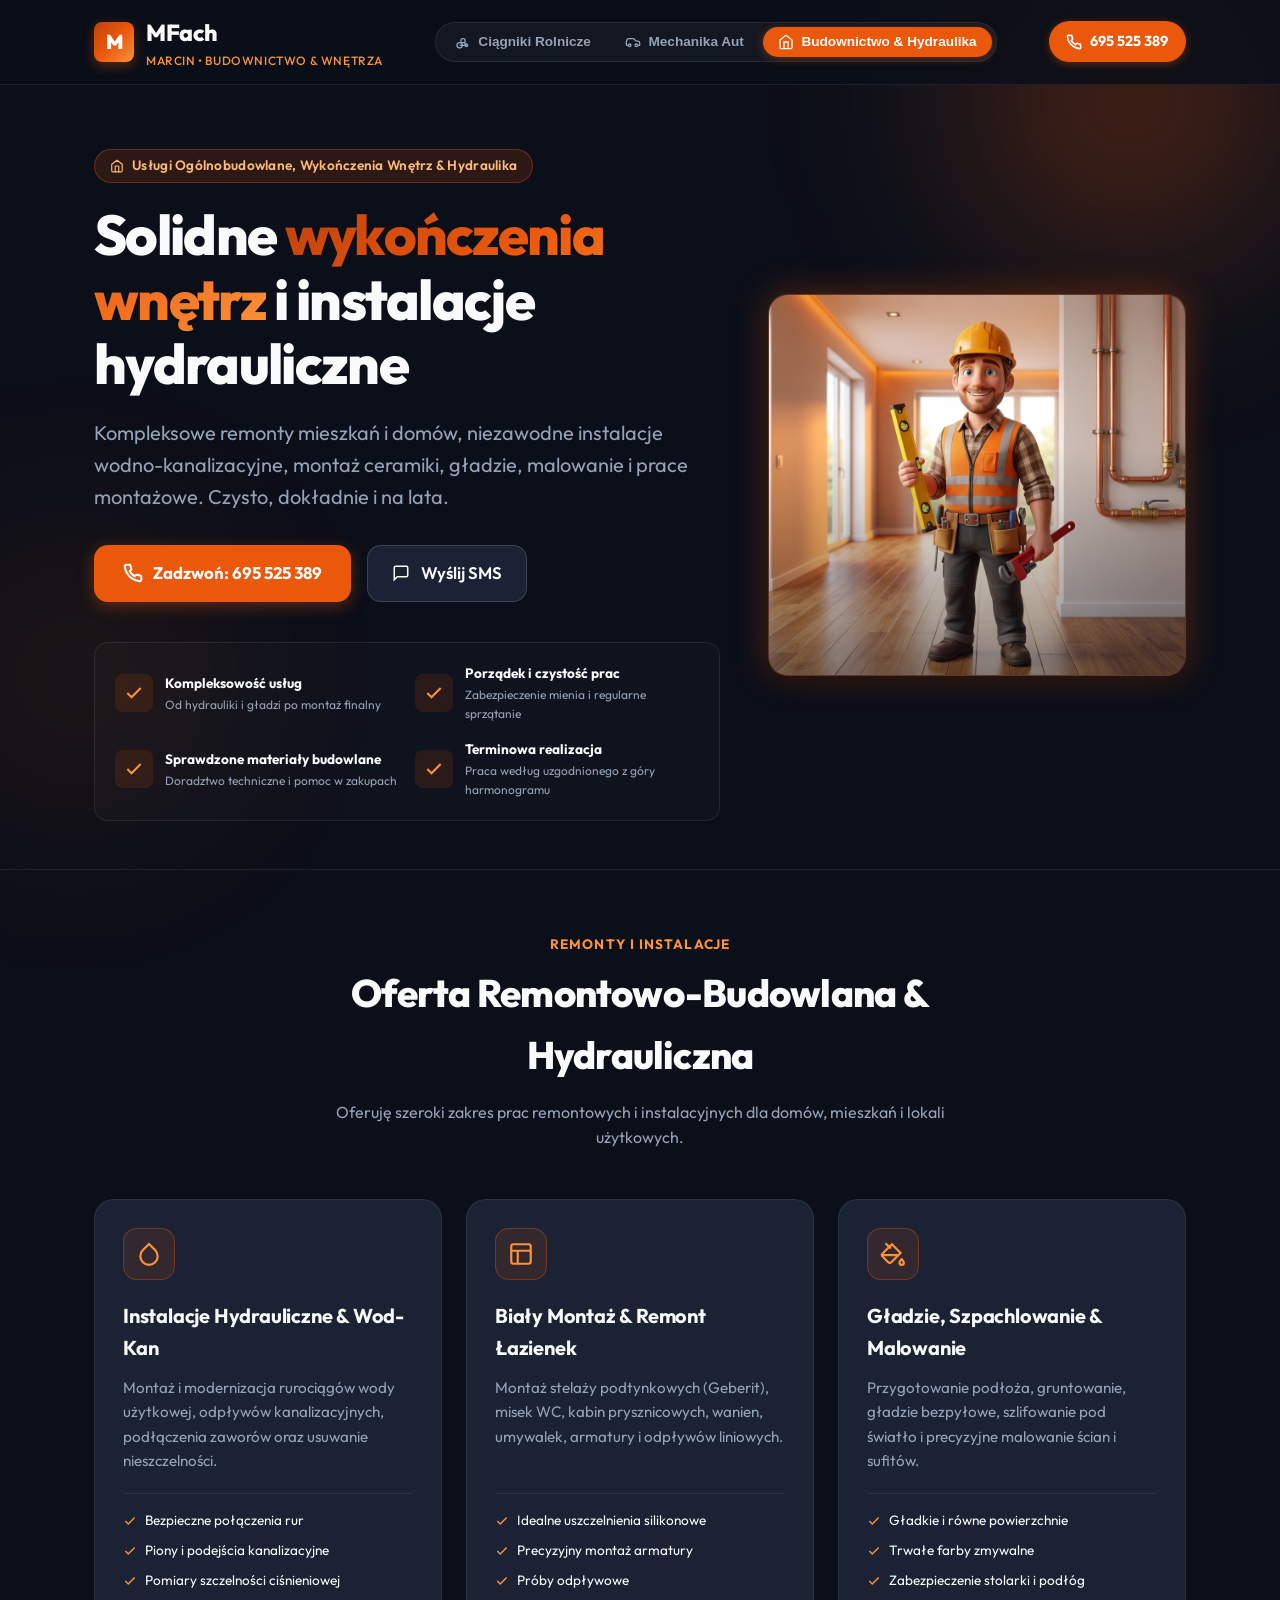
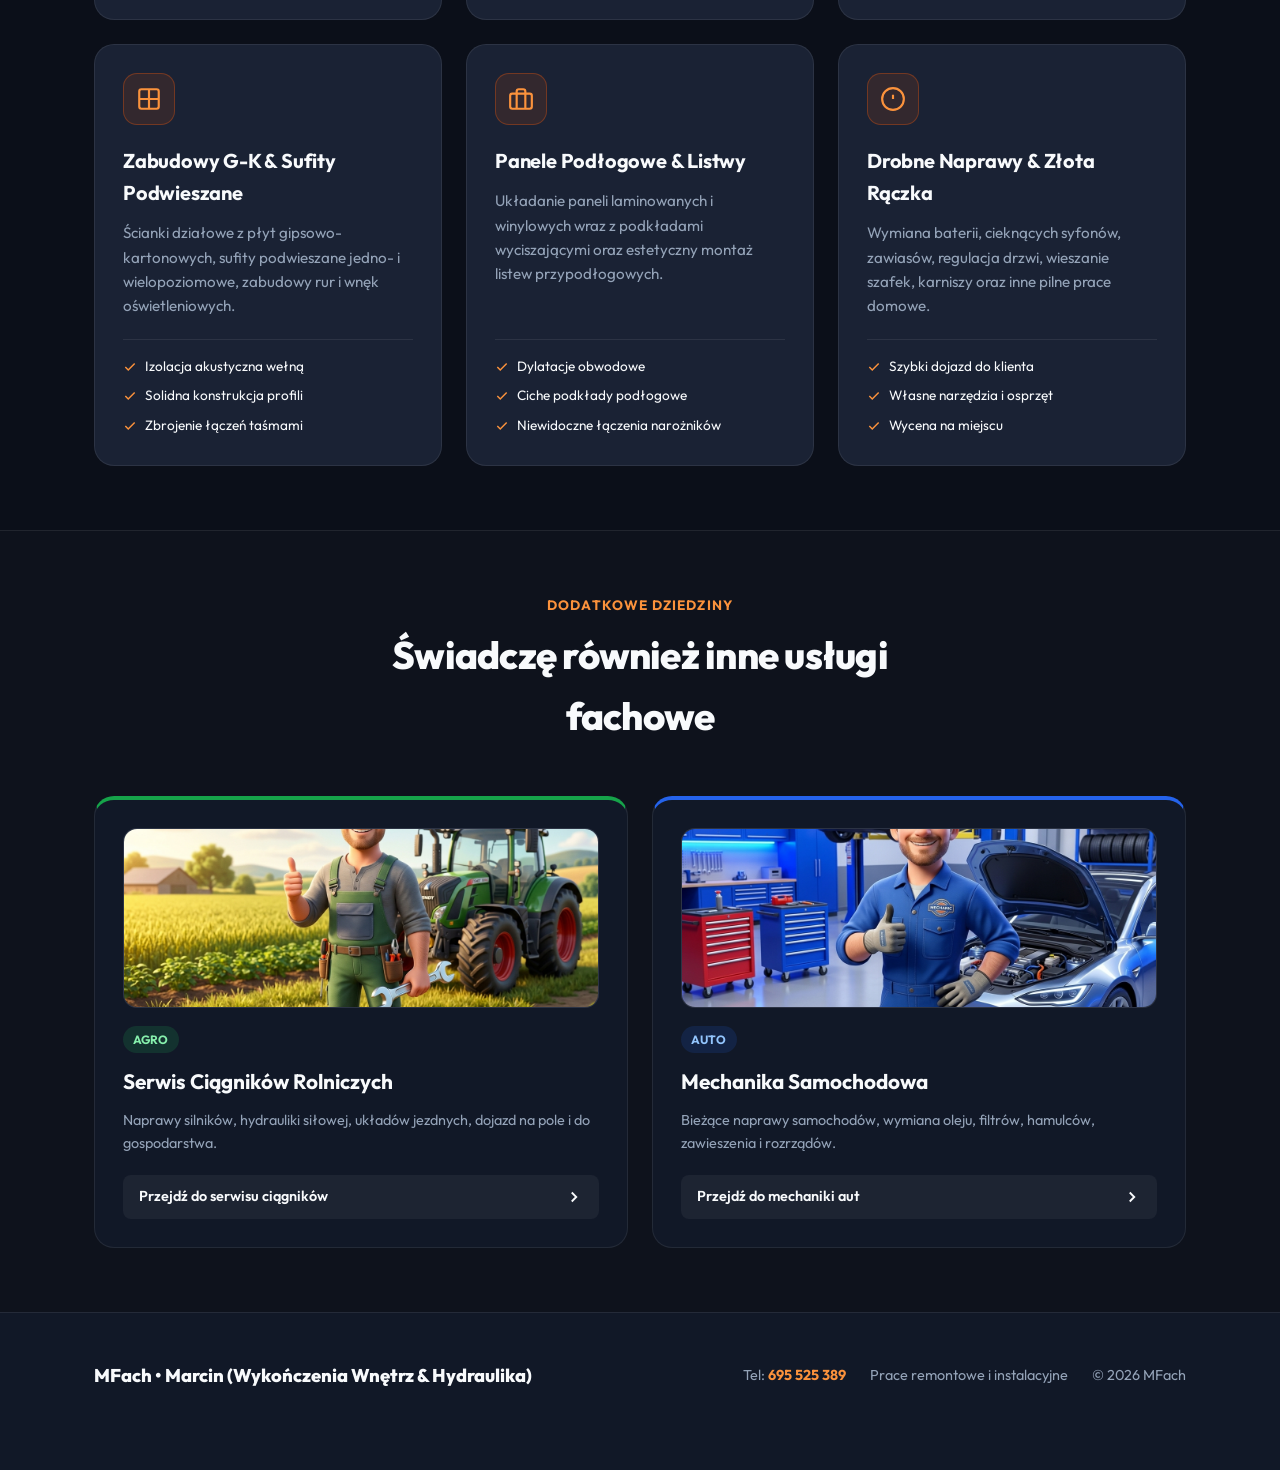
==== commit 10c676c1: "Dodanie spójnych ilustracji 3D z maskotką Marcina dla sekcji ciągników, aut i budownictwa" ====
--- a/budownictwo.html
+++ b/budownictwo.html
@@ -51,22 +51,32 @@
   <main>
     <section class="hero-section">
       <div class="container">
-        <div id="heroBadge" class="hero-pill-badge"></div>
-        <h1 id="heroTitle" class="hero-title"></h1>
-        <p id="heroDesc" class="hero-desc"></p>
+        <div class="hero-grid">
+          <div class="hero-content">
+            <div id="heroBadge" class="hero-pill-badge"></div>
+            <h1 id="heroTitle" class="hero-title"></h1>
+            <p id="heroDesc" class="hero-desc"></p>
 
-        <div class="hero-action-group">
-          <a href="tel:695525389" class="btn-primary">
-            <svg viewBox="0 0 24 24" width="20" height="20" fill="none" stroke="currentColor" stroke-width="2.5"><path d="M22 16.92v3a2 2 0 0 1-2.18 2 19.79 19.79 0 0 1-8.63-3.07 19.5 19.5 0 0 1-6-6 19.79 19.79 0 0 1-3.07-8.67A2 2 0 0 1 4.11 2h3a2 2 0 0 1 2 1.72 12.84 12.84 0 0 0 .7 2.81 2 2 0 0 1-.45 2.11L8.09 9.91a16 16 0 0 0 6 6l1.27-1.27a2 2 0 0 1 2.11-.45 12.84 12.84 0 0 0 2.81.7A2 2 0 0 1 22 16.92z"/></svg>
-            <span>Zadzwoń: 695 525 389</span>
-          </a>
-          <a href="sms:695525389" class="btn-secondary">
-            <svg viewBox="0 0 24 24" width="18" height="18" fill="none" stroke="currentColor" stroke-width="2"><path d="M21 15a2 2 0 0 1-2 2H7l-4 4V5a2 2 0 0 1 2-2h14a2 2 0 0 1 2 2z"/></svg>
-            <span>Wyślij SMS</span>
-          </a>
+            <div class="hero-action-group">
+              <a href="tel:695525389" class="btn-primary">
+                <svg viewBox="0 0 24 24" width="20" height="20" fill="none" stroke="currentColor" stroke-width="2.5"><path d="M22 16.92v3a2 2 0 0 1-2.18 2 19.79 19.79 0 0 1-8.63-3.07 19.5 19.5 0 0 1-6-6 19.79 19.79 0 0 1-3.07-8.67A2 2 0 0 1 4.11 2h3a2 2 0 0 1 2 1.72 12.84 12.84 0 0 0 .7 2.81 2 2 0 0 1-.45 2.11L8.09 9.91a16 16 0 0 0 6 6l1.27-1.27a2 2 0 0 1 2.11-.45 12.84 12.84 0 0 0 2.81.7A2 2 0 0 1 22 16.92z"/></svg>
+                <span>Zadzwoń: 695 525 389</span>
+              </a>
+              <a href="sms:695525389" class="btn-secondary">
+                <svg viewBox="0 0 24 24" width="18" height="18" fill="none" stroke="currentColor" stroke-width="2"><path d="M21 15a2 2 0 0 1-2 2H7l-4 4V5a2 2 0 0 1 2-2h14a2 2 0 0 1 2 2z"/></svg>
+                <span>Wyślij SMS</span>
+              </a>
+            </div>
+
+            <div id="trustList" class="trust-bar"></div>
+          </div>
+
+          <div class="hero-visual">
+            <div class="hero-image-wrapper">
+              <img id="heroImage" src="assets/hero_build.png" alt="Marcin MFach - Budownictwo, Wykończenia Wnętrz i Hydraulika" class="hero-img" width="600" height="400">
+            </div>
+          </div>
         </div>
-
-        <div id="trustList" class="trust-bar"></div>
       </div>
     </section>
 
@@ -90,6 +100,9 @@
         </div>
         <div class="branches-overview-grid">
           <div class="branch-preview-card card-agro">
+            <div class="branch-card-media">
+              <img src="assets/hero_agro.png" alt="Ciągniki Rolnicze - MFach" loading="lazy">
+            </div>
             <span class="branch-badge badge-agro">Agro</span>
             <h3>Serwis Ciągników Rolniczych</h3>
             <p>Naprawy silników, hydrauliki siłowej, układów jezdnych, dojazd na pole i do gospodarstwa.</p>
@@ -100,6 +113,9 @@
           </div>
 
           <div class="branch-preview-card card-auto">
+            <div class="branch-card-media">
+              <img src="assets/hero_auto.png" alt="Mechanika Samochodowa - MFach" loading="lazy">
+            </div>
             <span class="branch-badge badge-auto">Auto</span>
             <h3>Mechanika Samochodowa</h3>
             <p>Bieżące naprawy samochodów, wymiana oleju, filtrów, hamulców, zawieszenia i rozrządów.</p>
--- a/css/style.css
+++ b/css/style.css
@@ -281,6 +281,51 @@
   position: relative;
 }
 
+.hero-grid {
+  display: grid;
+  grid-template-columns: 1.2fr 0.8fr;
+  gap: 3rem;
+  align-items: center;
+}
+
+.hero-visual {
+  position: relative;
+  display: flex;
+  justify-content: center;
+}
+
+.hero-image-wrapper {
+  position: relative;
+  width: 100%;
+  max-width: 440px;
+  border-radius: var(--radius-lg);
+  overflow: hidden;
+  background: var(--bg-card);
+  border: 1px solid var(--primary-border);
+  box-shadow: var(--shadow-md), 0 0 35px var(--primary-glow);
+  transition: var(--transition);
+}
+
+.hero-image-wrapper::after {
+  content: "";
+  position: absolute;
+  inset: 0;
+  pointer-events: none;
+  background: linear-gradient(to top, rgba(11, 15, 25, 0.45) 0%, transparent 60%);
+}
+
+.hero-img {
+  width: 100%;
+  height: 380px;
+  object-fit: cover;
+  display: block;
+  transition: transform 0.4s ease;
+}
+
+.hero-image-wrapper:hover .hero-img {
+  transform: scale(1.03);
+}
+
 .hero-pill-badge {
   display: inline-flex;
   align-items: center;
@@ -582,6 +627,28 @@
 .branch-preview-card:hover {
   transform: translateY(-4px);
   box-shadow: var(--shadow-md);
+}
+
+.branch-card-media {
+  width: 100%;
+  height: 180px;
+  border-radius: var(--radius-md);
+  overflow: hidden;
+  margin-bottom: 1.15rem;
+  border: 1px solid var(--border-subtle);
+  background: var(--bg-card);
+}
+
+.branch-card-media img {
+  width: 100%;
+  height: 100%;
+  object-fit: cover;
+  display: block;
+  transition: transform 0.4s ease;
+}
+
+.branch-preview-card:hover .branch-card-media img {
+  transform: scale(1.05);
 }
 
 .branch-badge {
@@ -867,6 +934,19 @@
    Media Queries & Responsywność
    ========================================================================== */
 @media (max-width: 900px) {
+  .hero-grid {
+    grid-template-columns: 1fr;
+    gap: 2.25rem;
+  }
+
+  .hero-visual {
+    order: -1;
+  }
+
+  .hero-img {
+    height: 290px;
+  }
+
   .nav-container {
     flex-wrap: wrap;
     gap: 0.85rem;
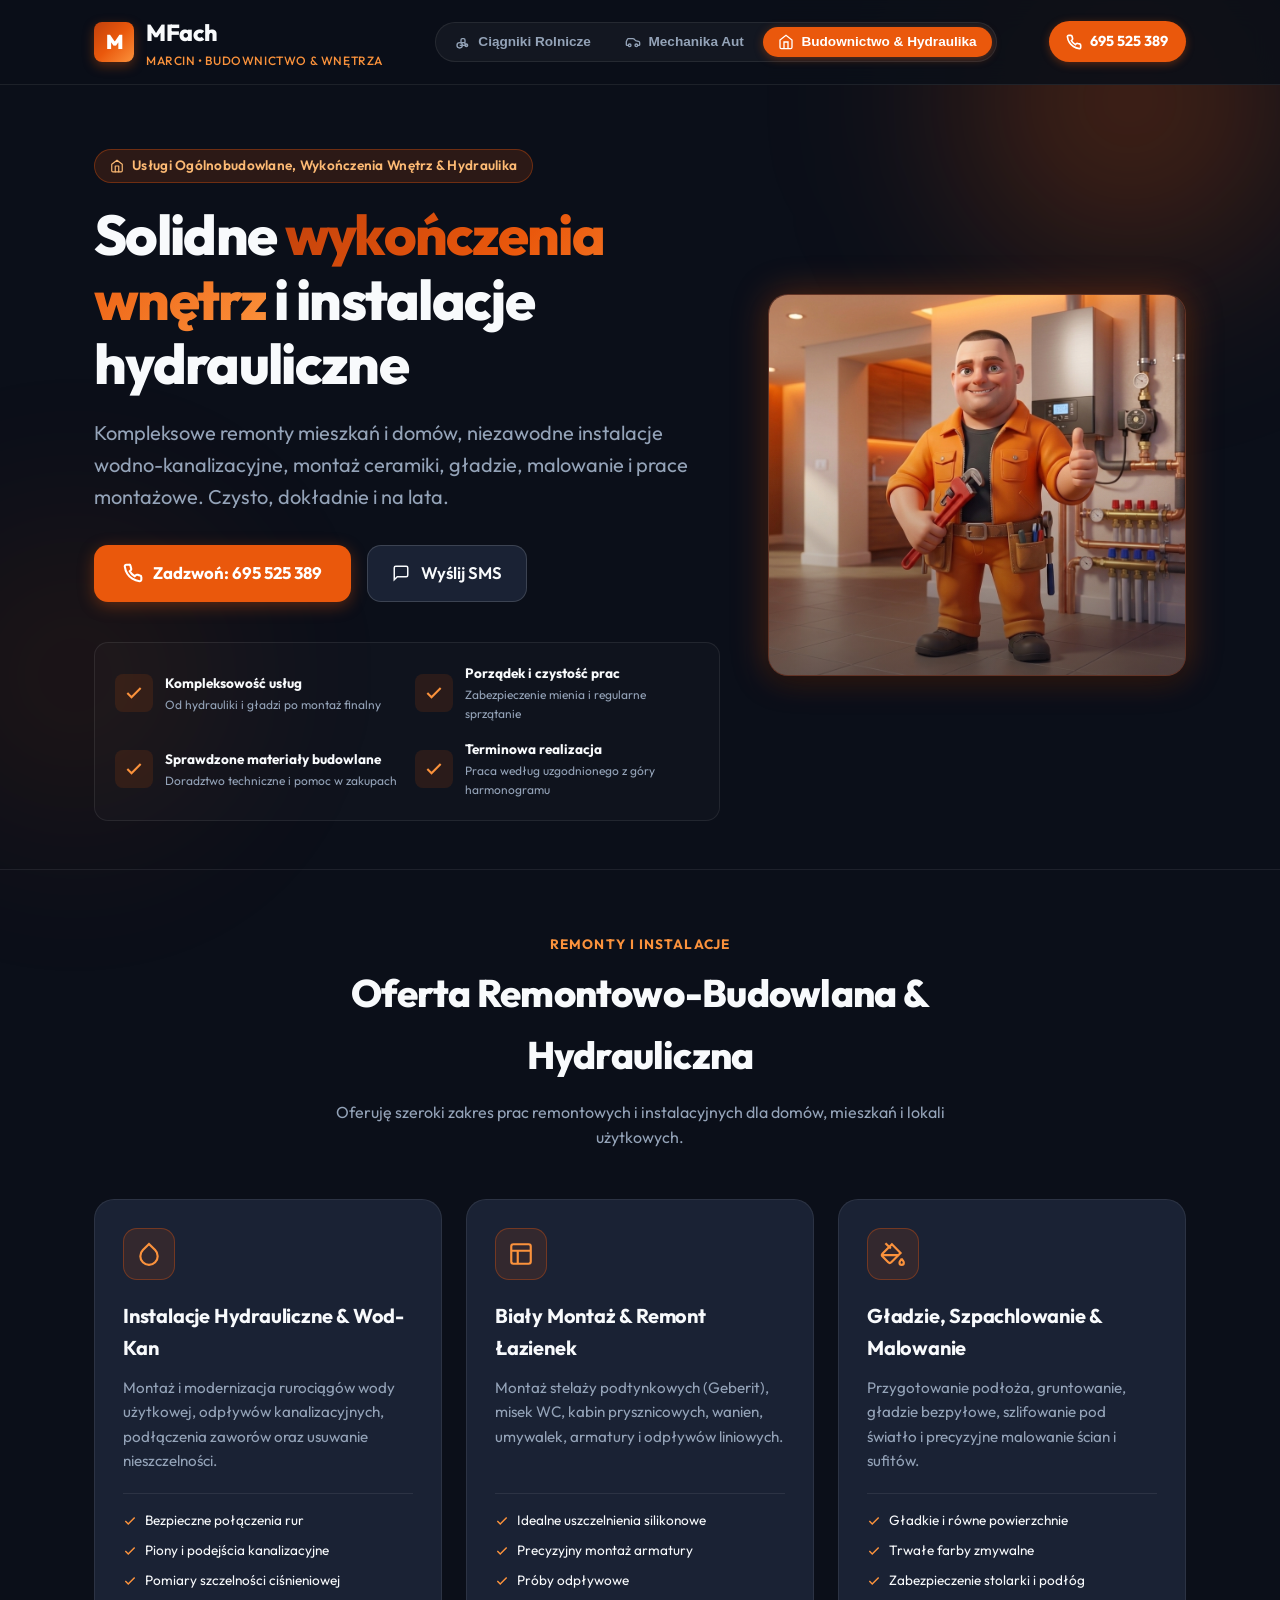
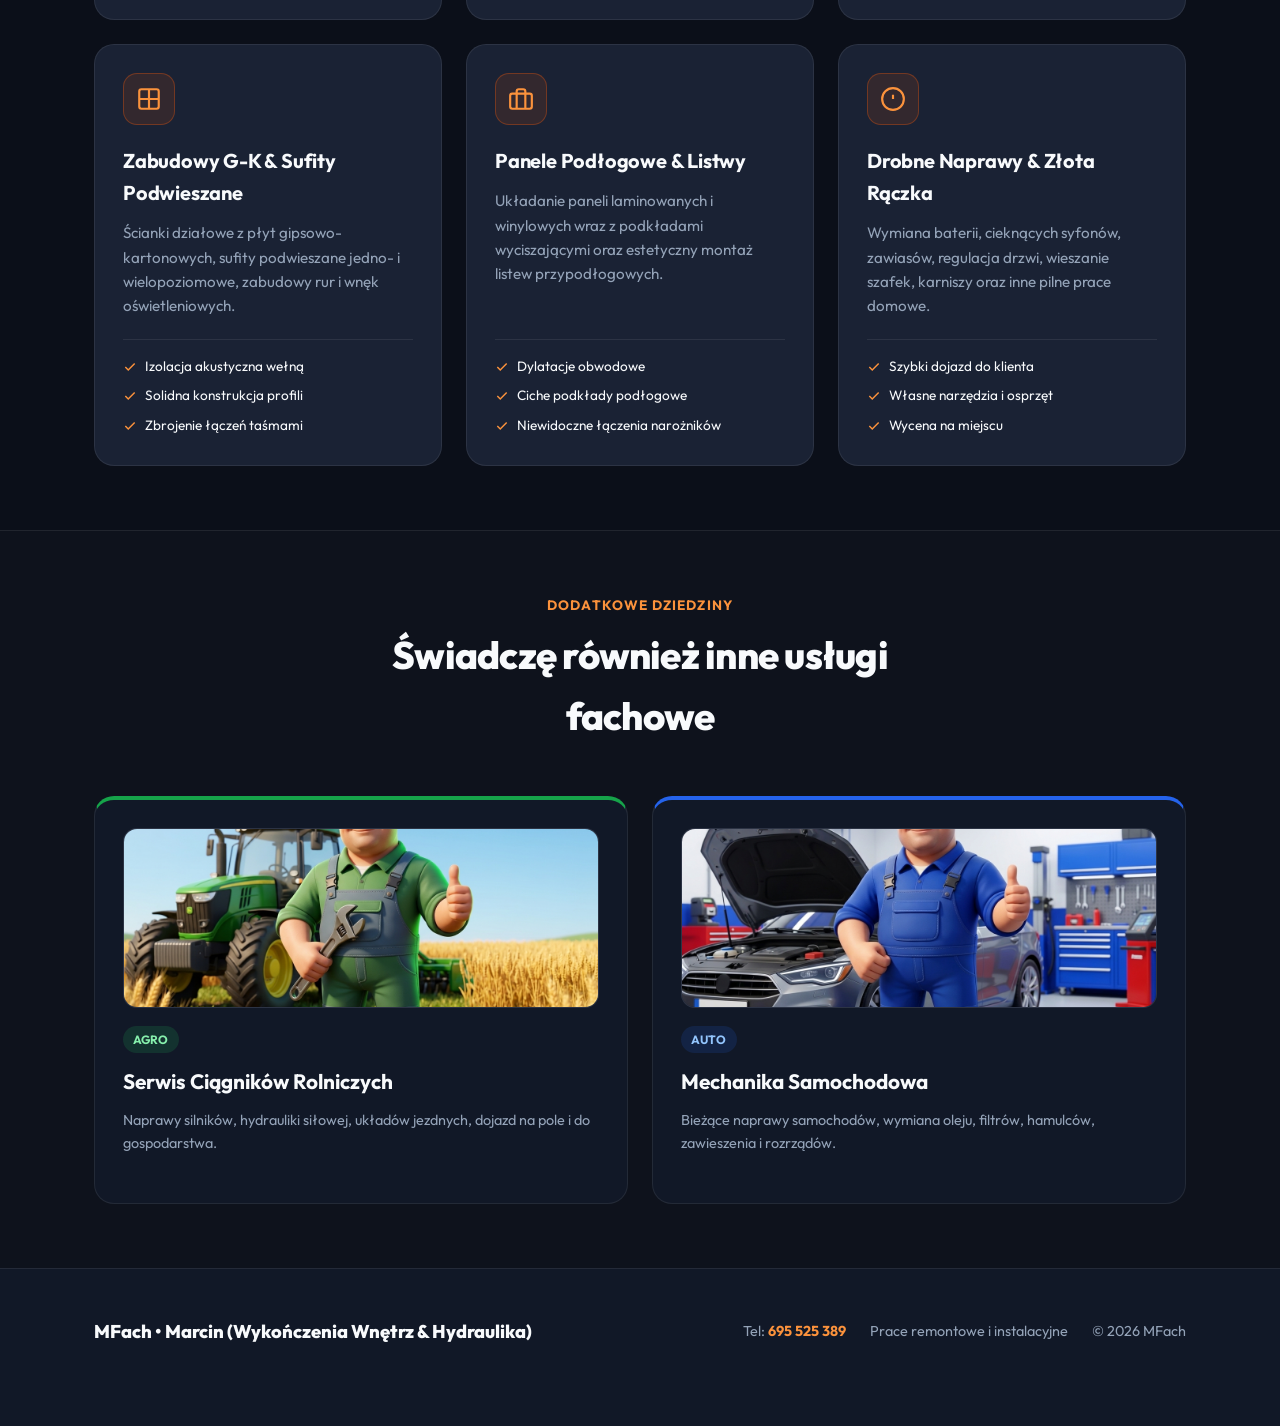
==== commit 0672704d: "Karty jako jednolite klikalne przyciski oraz obsługa gestu swipe lewo/prawo na telefonie" ====
--- a/budownictwo.html
+++ b/budownictwo.html
@@ -99,31 +99,23 @@
           <h2 class="section-title">Świadczę również inne usługi fachowe</h2>
         </div>
         <div class="branches-overview-grid">
-          <div class="branch-preview-card card-agro">
+          <a href="rolnictwo.html" class="branch-preview-card card-agro" title="Przejdź do: Serwis Ciągników Rolniczych">
             <div class="branch-card-media">
               <img src="assets/hero_agro.png" alt="Ciągniki Rolnicze - MFach" loading="lazy">
             </div>
             <span class="branch-badge badge-agro">Agro</span>
             <h3>Serwis Ciągników Rolniczych</h3>
             <p>Naprawy silników, hydrauliki siłowej, układów jezdnych, dojazd na pole i do gospodarstwa.</p>
-            <a href="rolnictwo.html" class="branch-link-btn">
-              <span>Przejdź do serwisu ciągników</span>
-              <svg viewBox="0 0 24 24" width="18" height="18" fill="none" stroke="currentColor" stroke-width="2.5"><polyline points="9 18 15 12 9 6"/></svg>
-            </a>
-          </div>
+          </a>
 
-          <div class="branch-preview-card card-auto">
+          <a href="mechanika.html" class="branch-preview-card card-auto" title="Przejdź do: Mechanika Samochodowa">
             <div class="branch-card-media">
               <img src="assets/hero_auto.png" alt="Mechanika Samochodowa - MFach" loading="lazy">
             </div>
             <span class="branch-badge badge-auto">Auto</span>
             <h3>Mechanika Samochodowa</h3>
             <p>Bieżące naprawy samochodów, wymiana oleju, filtrów, hamulców, zawieszenia i rozrządów.</p>
-            <a href="mechanika.html" class="branch-link-btn">
-              <span>Przejdź do mechaniki aut</span>
-              <svg viewBox="0 0 24 24" width="18" height="18" fill="none" stroke="currentColor" stroke-width="2.5"><polyline points="9 18 15 12 9 6"/></svg>
-            </a>
-          </div>
+          </a>
         </div>
       </div>
     </section>
--- a/css/style.css
+++ b/css/style.css
@@ -612,6 +612,10 @@
   flex-direction: column;
   transition: var(--transition);
   position: relative;
+  text-decoration: none;
+  color: inherit;
+  cursor: pointer;
+  user-select: none;
 }
 
 .branch-preview-card.card-agro {
@@ -625,8 +629,23 @@
 }
 
 .branch-preview-card:hover {
-  transform: translateY(-4px);
+  transform: translateY(-6px);
   box-shadow: var(--shadow-md);
+}
+
+.branch-preview-card.card-agro:hover {
+  border-color: rgba(34, 197, 94, 0.45);
+  box-shadow: 0 14px 30px rgba(0, 0, 0, 0.4), 0 0 25px rgba(34, 197, 94, 0.2);
+}
+
+.branch-preview-card.card-auto:hover {
+  border-color: rgba(37, 99, 235, 0.45);
+  box-shadow: 0 14px 30px rgba(0, 0, 0, 0.4), 0 0 25px rgba(37, 99, 235, 0.2);
+}
+
+.branch-preview-card.card-build:hover {
+  border-color: rgba(234, 88, 12, 0.45);
+  box-shadow: 0 14px 30px rgba(0, 0, 0, 0.4), 0 0 25px rgba(234, 88, 12, 0.2);
 }
 
 .branch-card-media {
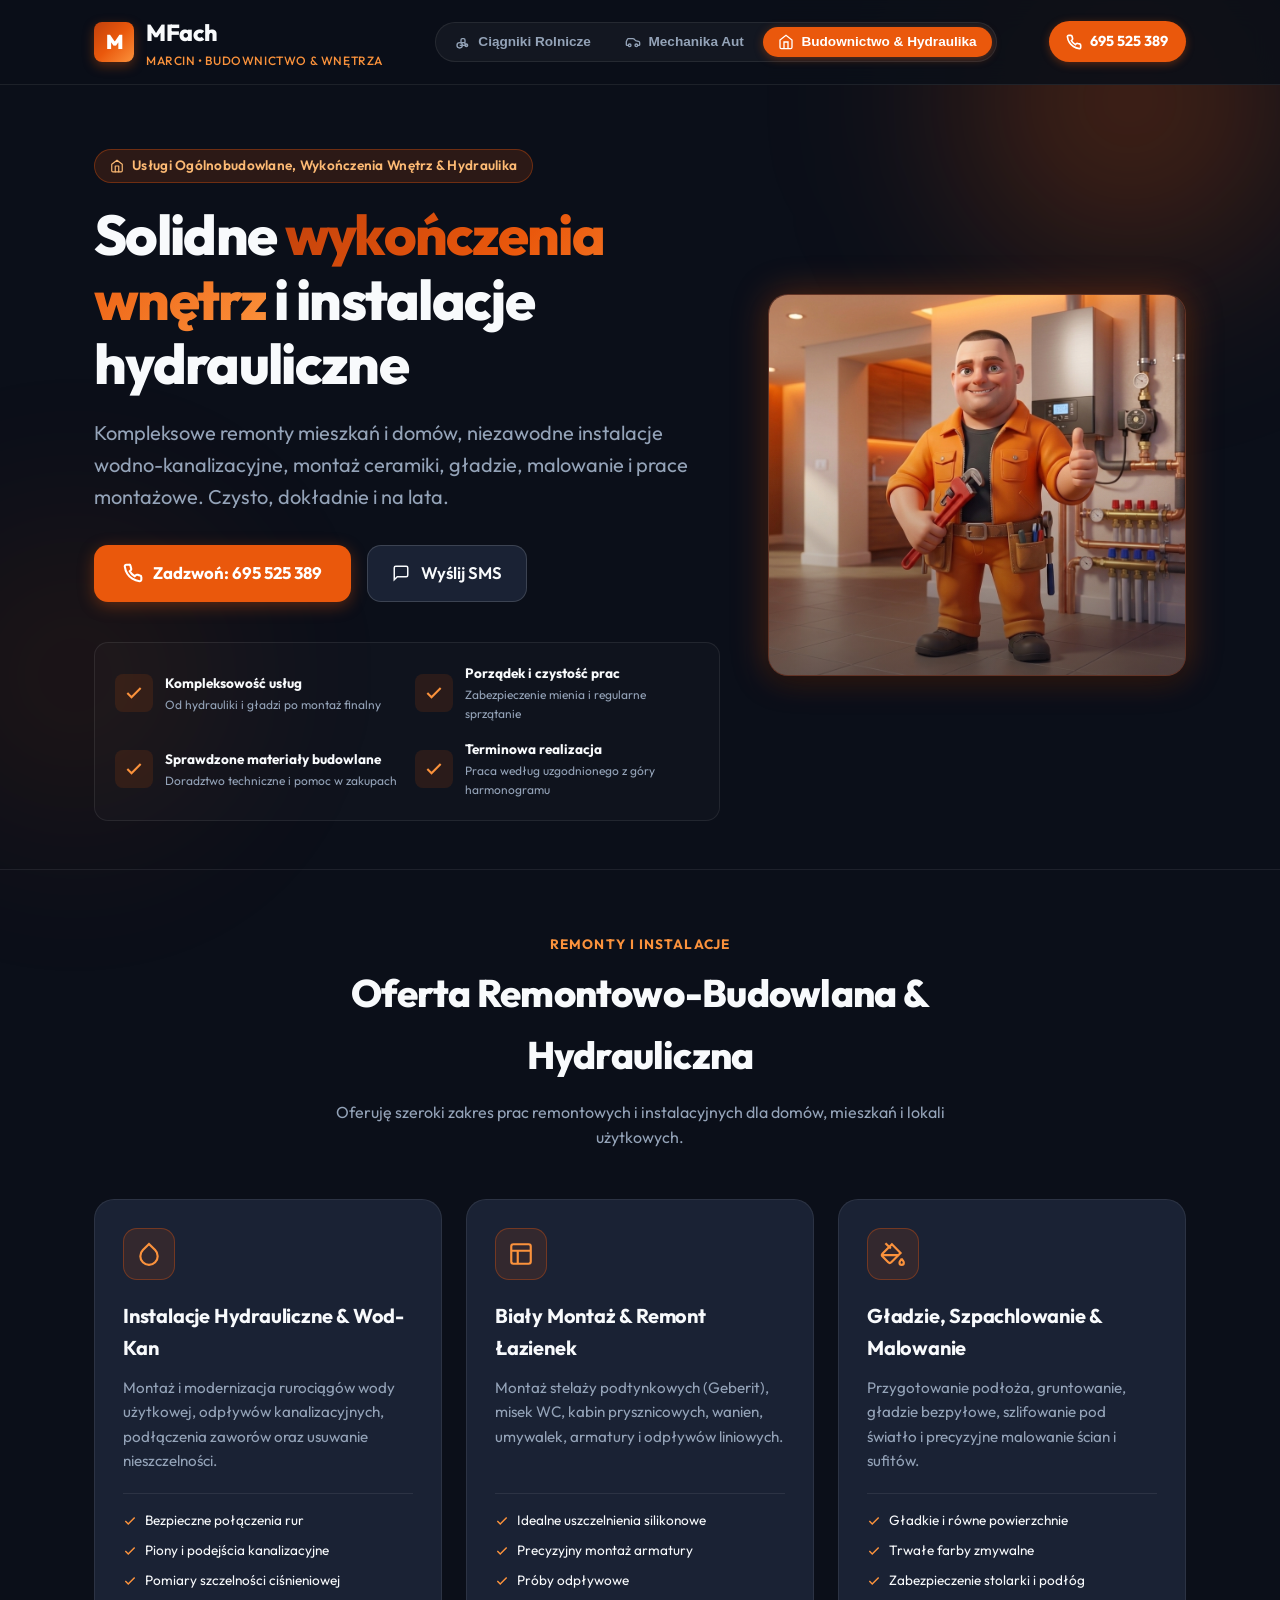
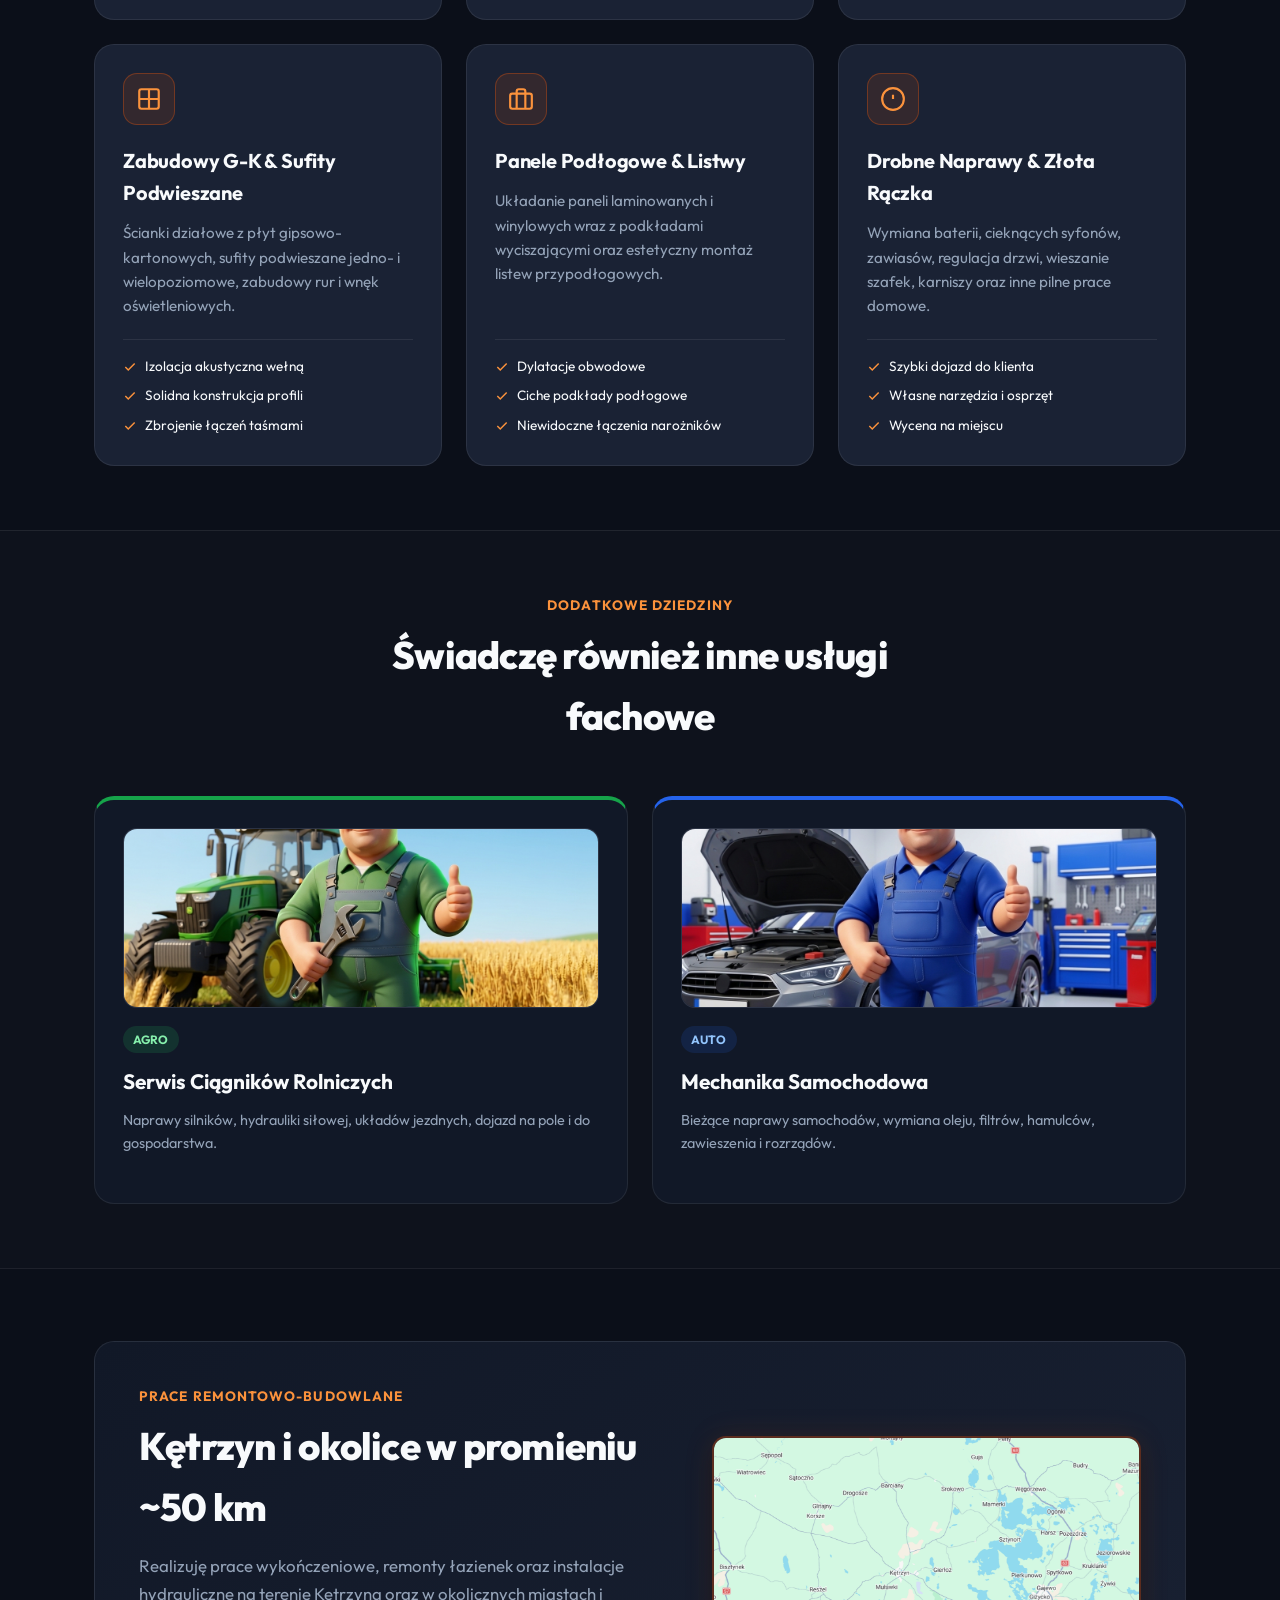
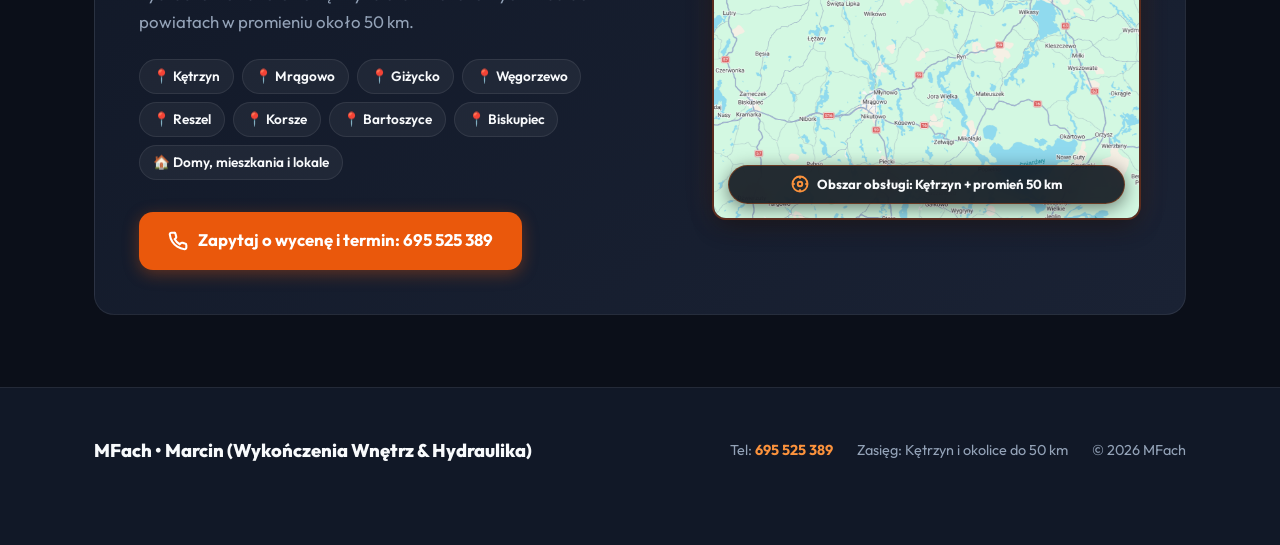
==== commit b28f2d59: "Wkomponowanie mapy obszaru działania (Kętrzyn + 50 km) na stronę oraz nowe infografiki z zasięgiem" ====
--- a/budownictwo.html
+++ b/budownictwo.html
@@ -120,6 +120,50 @@
       </div>
     </section>
 
+    <!-- ================= OBSZAR DZIAŁANIA (MAPA) ================= -->
+    <section class="section-area" id="obszar">
+      <div class="container">
+        <div class="area-card">
+          <div class="area-info">
+            <span class="section-subtitle">Prace remontowo-budowlane</span>
+            <h2 class="section-title">Kętrzyn i okolice w promieniu ~50 km</h2>
+            <p class="area-desc">
+              Realizuję prace wykończeniowe, remonty łazienek oraz instalacje hydrauliczne na terenie Kętrzyna oraz w okolicznych miastach i powiatach w promieniu około 50 km.
+            </p>
+
+            <div class="area-tags">
+              <span class="area-tag">📍 Kętrzyn</span>
+              <span class="area-tag">📍 Mrągowo</span>
+              <span class="area-tag">📍 Giżycko</span>
+              <span class="area-tag">📍 Węgorzewo</span>
+              <span class="area-tag">📍 Reszel</span>
+              <span class="area-tag">📍 Korsze</span>
+              <span class="area-tag">📍 Bartoszyce</span>
+              <span class="area-tag">📍 Biskupiec</span>
+              <span class="area-tag">🏠 Domy, mieszkania i lokale</span>
+            </div>
+
+            <div class="area-cta">
+              <a href="tel:695525389" class="btn-primary">
+                <svg viewBox="0 0 24 24" width="20" height="20" fill="none" stroke="currentColor" stroke-width="2.5"><path d="M22 16.92v3a2 2 0 0 1-2.18 2 19.79 19.79 0 0 1-8.63-3.07 19.5 19.5 0 0 1-6-6 19.79 19.79 0 0 1-3.07-8.67A2 2 0 0 1 4.11 2h3a2 2 0 0 1 2 1.72 12.84 12.84 0 0 0 .7 2.81 2 2 0 0 1-.45 2.11L8.09 9.91a16 16 0 0 0 6 6l1.27-1.27a2 2 0 0 1 2.11-.45 12.84 12.84 0 0 0 2.81.7A2 2 0 0 1 22 16.92z"/></svg>
+                <span>Zapytaj o wycenę i termin: 695 525 389</span>
+              </a>
+            </div>
+          </div>
+
+          <div class="area-visual">
+            <div class="area-map-wrapper">
+              <img src="assets/map.png" alt="Obszar działania budownictwa i hydrauliki - Kętrzyn i okolice 50km" class="area-map-img" loading="lazy">
+              <div class="map-badge-overlay">
+                <svg viewBox="0 0 24 24" width="18" height="18" fill="none" stroke="currentColor" stroke-width="2.5"><circle cx="12" cy="12" r="10"/><circle cx="12" cy="12" r="3"/><line x1="12" y1="2" x2="12" y2="5"/><line x1="12" y1="19" x2="12" y2="22"/><line x1="2" y1="12" x2="5" y2="12"/><line x1="19" y1="12" x2="22" y2="12"/></svg>
+                <span>Obszar obsługi: Kętrzyn + promień 50 km</span>
+              </div>
+            </div>
+          </div>
+        </div>
+      </div>
+    </section>
+
   </main>
 
   <footer class="site-footer">
@@ -127,7 +171,7 @@
       <div class="footer-brand">MFach • Marcin (Wykończenia Wnętrz & Hydraulika)</div>
       <div class="footer-contact">
         <div>Tel: <a href="tel:695525389" class="footer-tel">695 525 389</a></div>
-        <div>Prace remontowe i instalacyjne</div>
+        <div>Zasięg: Kętrzyn i okolice do 50 km</div>
         <div>&copy; 2026 MFach</div>
       </div>
     </div>
--- a/css/style.css
+++ b/css/style.css
@@ -698,21 +698,108 @@
   flex-grow: 1;
 }
 
-.branch-link-btn {
-  display: inline-flex;
-  align-items: center;
-  justify-content: space-between;
-  padding: 0.65rem 1rem;
-  border-radius: var(--radius-sm);
+/* ==========================================================================
+   Obszar Działania (Mapa Kętrzyn + 50km)
+   ========================================================================== */
+.section-area {
+  padding: 4.5rem 0;
+  border-top: 1px solid var(--border-subtle);
+  position: relative;
+}
+
+.area-card {
+  background: linear-gradient(145deg, var(--bg-surface) 0%, var(--bg-card) 100%);
+  border: 1px solid var(--border-subtle);
+  border-radius: var(--radius-lg);
+  padding: 2.75rem;
+  display: grid;
+  grid-template-columns: 1.1fr 0.9fr;
+  gap: 3rem;
+  align-items: center;
+}
+
+.area-desc {
+  font-size: 1.05rem;
+  color: var(--text-muted);
+  margin-top: 0.75rem;
+  line-height: 1.65;
+}
+
+.area-tags {
+  display: flex;
+  flex-wrap: wrap;
+  gap: 0.5rem;
+  margin: 1.5rem 0 2rem;
+}
+
+.area-tag {
   background: rgba(255, 255, 255, 0.05);
-  font-size: 0.9rem;
+  border: 1px solid var(--border-subtle);
+  padding: 0.35rem 0.8rem;
+  border-radius: var(--radius-full);
+  font-size: 0.85rem;
   font-weight: 600;
-  transition: var(--transition);
-}
-
-.branch-link-btn:hover {
-  background: rgba(255, 255, 255, 0.12);
-  padding-right: 0.75rem;
+  color: var(--text-main);
+  transition: var(--transition);
+}
+
+.area-tag:hover {
+  background: var(--primary-light);
+  border-color: var(--primary-border);
+  color: var(--accent);
+}
+
+.area-visual {
+  display: flex;
+  justify-content: center;
+}
+
+.area-map-wrapper {
+  position: relative;
+  width: 100%;
+  border-radius: var(--radius-md);
+  overflow: hidden;
+  border: 2px solid var(--primary-border);
+  box-shadow: var(--shadow-md), 0 0 30px var(--primary-light);
+  background: #0f172a;
+}
+
+.area-map-img {
+  width: 100%;
+  height: 380px;
+  object-fit: cover;
+  display: block;
+  transition: transform 0.4s ease;
+}
+
+.area-map-wrapper:hover .area-map-img {
+  transform: scale(1.03);
+}
+
+.map-badge-overlay {
+  position: absolute;
+  bottom: 14px;
+  left: 14px;
+  right: 14px;
+  background: rgba(11, 15, 25, 0.88);
+  backdrop-filter: blur(10px);
+  -webkit-backdrop-filter: blur(10px);
+  border: 1px solid var(--primary-border);
+  padding: 0.5rem 1rem;
+  border-radius: var(--radius-full);
+  font-size: 0.82rem;
+  font-weight: 700;
+  color: var(--text-main);
+  display: flex;
+  align-items: center;
+  justify-content: center;
+  gap: 0.5rem;
+  box-shadow: 0 4px 18px rgba(0, 0, 0, 0.5);
+}
+
+.map-badge-overlay svg {
+  color: var(--accent);
+  flex-shrink: 0;
 }
 
 /* ==========================================================================
@@ -984,6 +1071,16 @@
     gap: 2rem;
     padding: 1.75rem;
   }
+
+  .area-card {
+    grid-template-columns: 1fr;
+    gap: 2rem;
+    padding: 1.75rem;
+  }
+
+  .area-map-img {
+    height: 300px;
+  }
 }
 
 @media (max-width: 680px) {
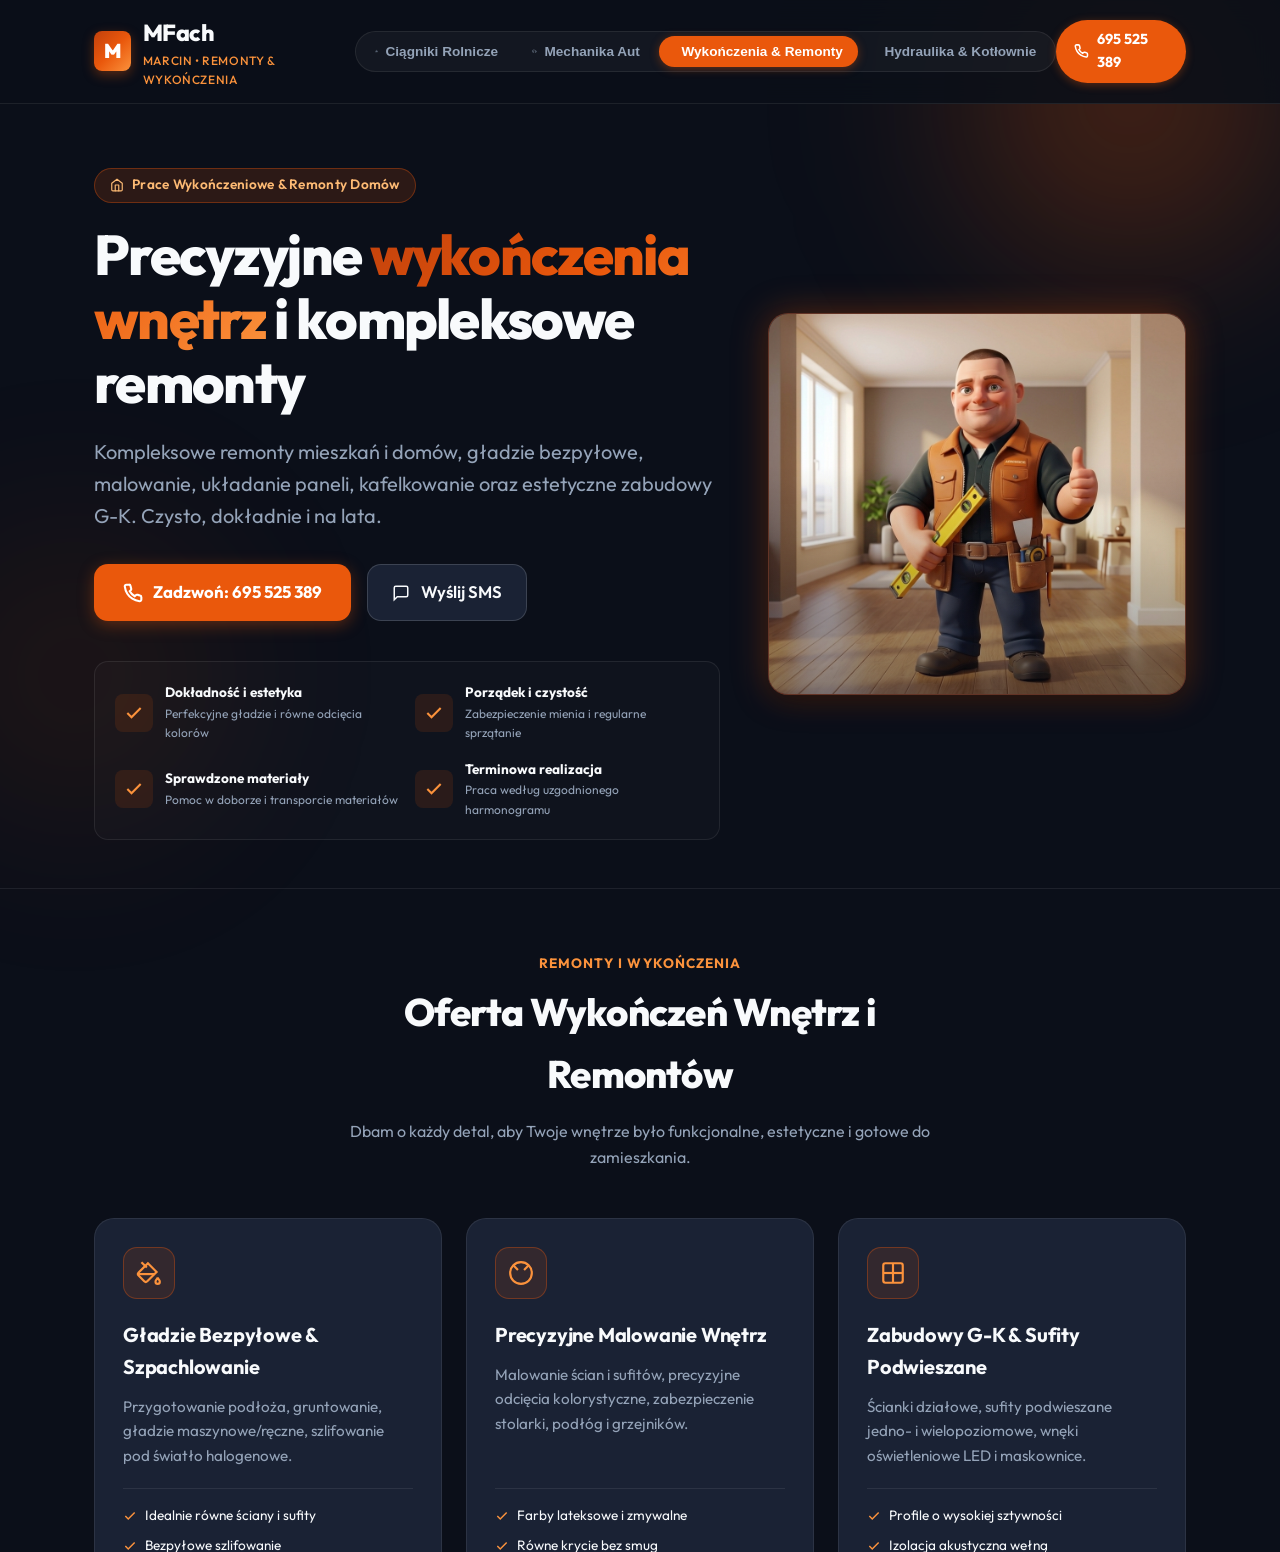
==== commit 390efca0: "Rozdzielenie prac wykończeniowych/remontów od hydrauliki na 4 niezależne profile usługowe" ====
--- a/budownictwo.html
+++ b/budownictwo.html
@@ -3,7 +3,9 @@
 <head>
   <meta charset="UTF-8">
   <meta name="viewport" content="width=device-width, initial-scale=1.0">
-  <title>Wykończenia Wnętrz, Hydraulika & Remonty - MFach | Marcin 695 525 389</title>
+  <title>Prace Wykończeniowe & Remonty Domów - MFach | Marcin 695 525 389</title>
+  <meta http-equiv="refresh" content="0; url=remonty.html">
+  <link rel="canonical" href="remonty.html">
   <meta name="description" content="MFach - Usługi ogólnobudowlane, wykończenia wnętrz, hydraulika, biały montaż, gładzie, malowanie, remonty łazienek. Marcin tel. 695 525 389.">
   <meta name="keywords" content="wykończenia wnętrz, hydraulika, usługi ogólnobudowlane, hydraulik, malowanie gładzie, remonty łazienek, biały montaż, MFach Marcin">
   <meta name="author" content="MFach - Marcin">
--- a/css/style.css
+++ b/css/style.css
@@ -65,8 +65,10 @@
   --theme-gradient: linear-gradient(135deg, #1d4ed8 0%, #2563eb 50%, #38bdf8 100%);
 }
 
-/* Motyw 3: Usługi Ogólnobudowlane & Hydraulika (Ceglasty Pomarańcz / Amber) */
+/* Motyw 3: Wykończenia Wnętrz & Remonty Domów (Ceglasty Pomarańcz / Amber) */
+body.theme-remont,
 body.theme-build,
+[data-theme="remont"],
 [data-theme="build"] {
   --primary: #ea580c;
   --primary-hover: #c2410c;
@@ -77,6 +79,20 @@
   --badge-bg: rgba(234, 88, 12, 0.15);
   --badge-text: #fdba74;
   --theme-gradient: linear-gradient(135deg, #c2410c 0%, #ea580c 50%, #fb923c 100%);
+}
+
+/* Motyw 4: Hydraulika, Kotłownie & Instalacje Wod-Kan (Cyjan / Turkus Instalacyjny) */
+body.theme-hydro,
+[data-theme="hydro"] {
+  --primary: #0891b2;
+  --primary-hover: #0e7490;
+  --primary-light: rgba(6, 182, 212, 0.12);
+  --primary-border: rgba(6, 182, 212, 0.35);
+  --primary-glow: rgba(6, 182, 212, 0.35);
+  --accent: #22d3ee;
+  --badge-bg: rgba(6, 182, 212, 0.15);
+  --badge-text: #67e8f9;
+  --theme-gradient: linear-gradient(135deg, #0e7490 0%, #0891b2 50%, #22d3ee 100%);
 }
 
 /* Reset & Bazowe */
@@ -624,8 +640,12 @@
 .branch-preview-card.card-auto {
   border-top: 4px solid #2563eb;
 }
+.branch-preview-card.card-remont,
 .branch-preview-card.card-build {
   border-top: 4px solid #ea580c;
+}
+.branch-preview-card.card-hydro {
+  border-top: 4px solid #0891b2;
 }
 
 .branch-preview-card:hover {
@@ -643,9 +663,15 @@
   box-shadow: 0 14px 30px rgba(0, 0, 0, 0.4), 0 0 25px rgba(37, 99, 235, 0.2);
 }
 
+.branch-preview-card.card-remont:hover,
 .branch-preview-card.card-build:hover {
   border-color: rgba(234, 88, 12, 0.45);
   box-shadow: 0 14px 30px rgba(0, 0, 0, 0.4), 0 0 25px rgba(234, 88, 12, 0.2);
+}
+
+.branch-preview-card.card-hydro:hover {
+  border-color: rgba(6, 182, 212, 0.45);
+  box-shadow: 0 14px 30px rgba(0, 0, 0, 0.4), 0 0 25px rgba(6, 182, 212, 0.2);
 }
 
 .branch-card-media {
@@ -683,7 +709,8 @@
 
 .badge-agro { background: rgba(34, 197, 94, 0.15); color: #86efac; }
 .badge-auto { background: rgba(37, 99, 235, 0.15); color: #93c5fd; }
-.badge-build { background: rgba(234, 88, 12, 0.15); color: #fdba74; }
+.badge-remont, .badge-build { background: rgba(234, 88, 12, 0.15); color: #fdba74; }
+.badge-hydro { background: rgba(6, 182, 212, 0.15); color: #67e8f9; }
 
 .branch-preview-card h3 {
   font-size: 1.3rem;
